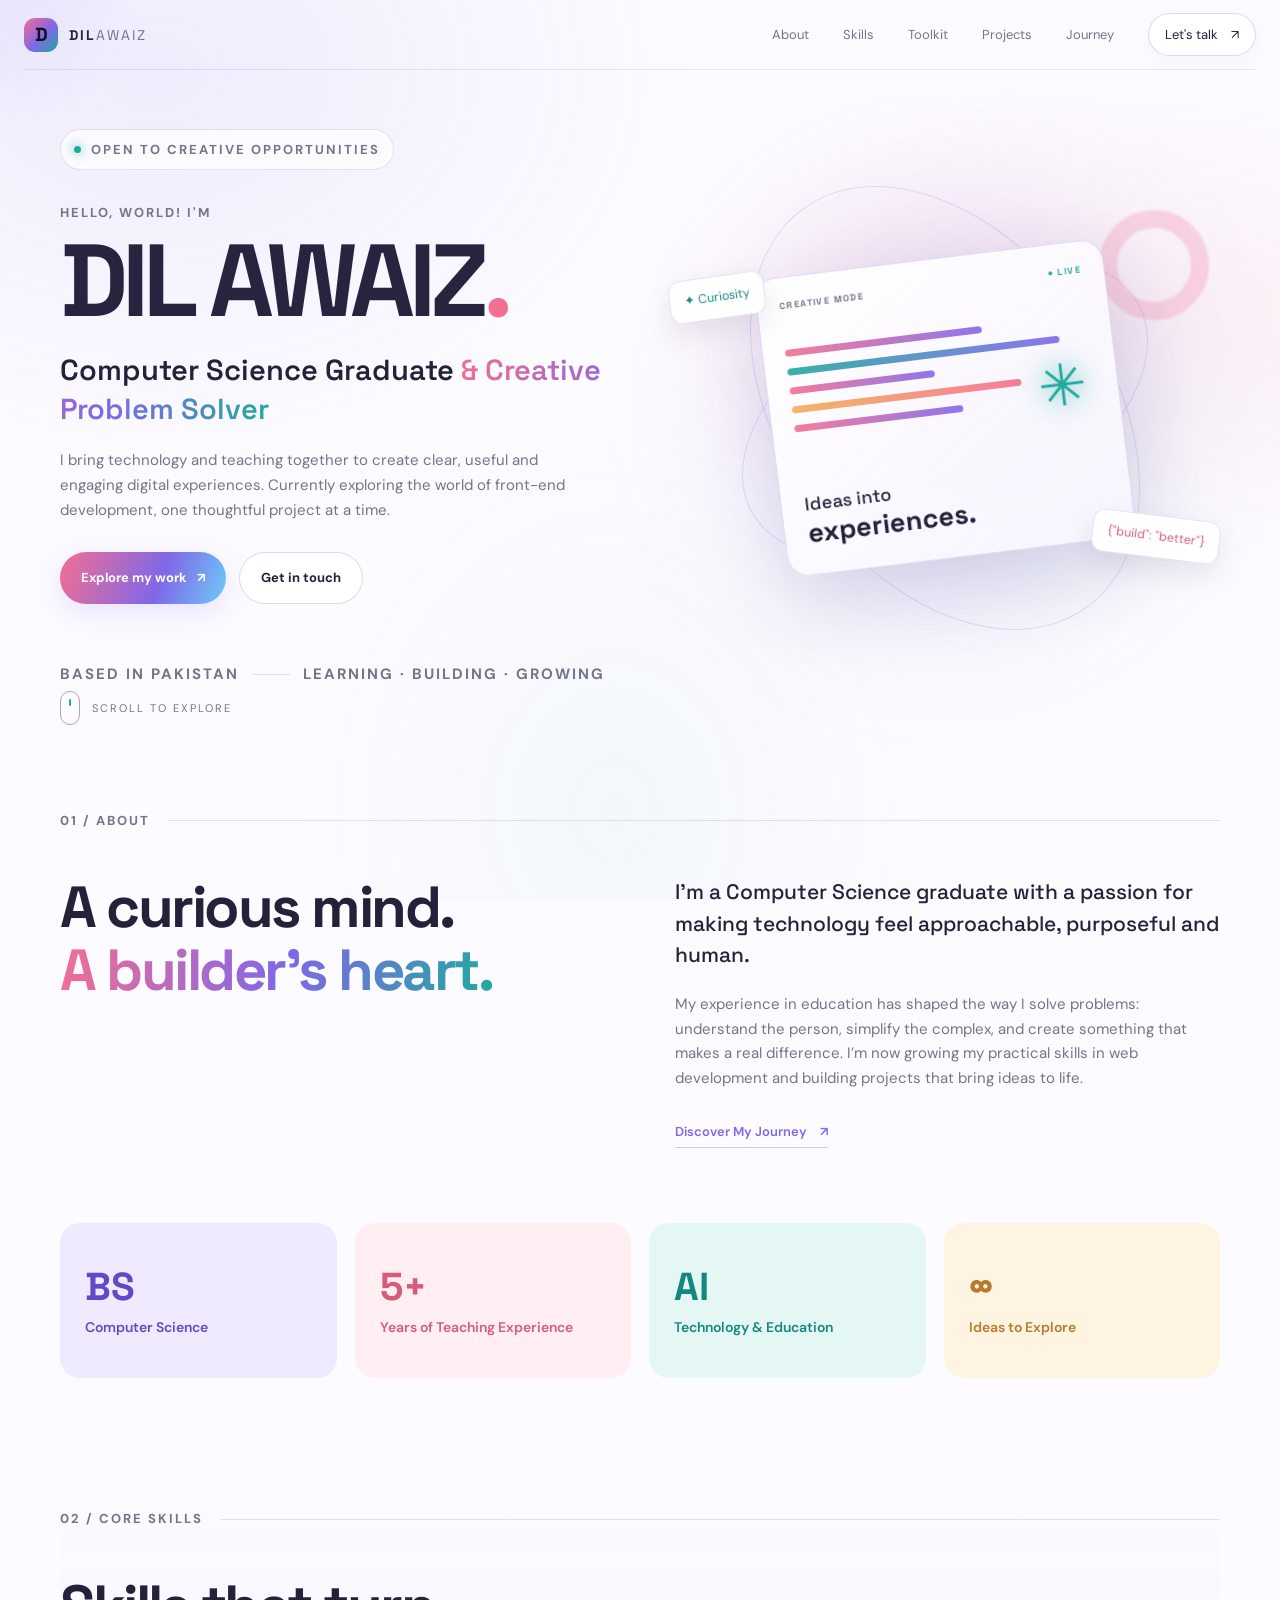
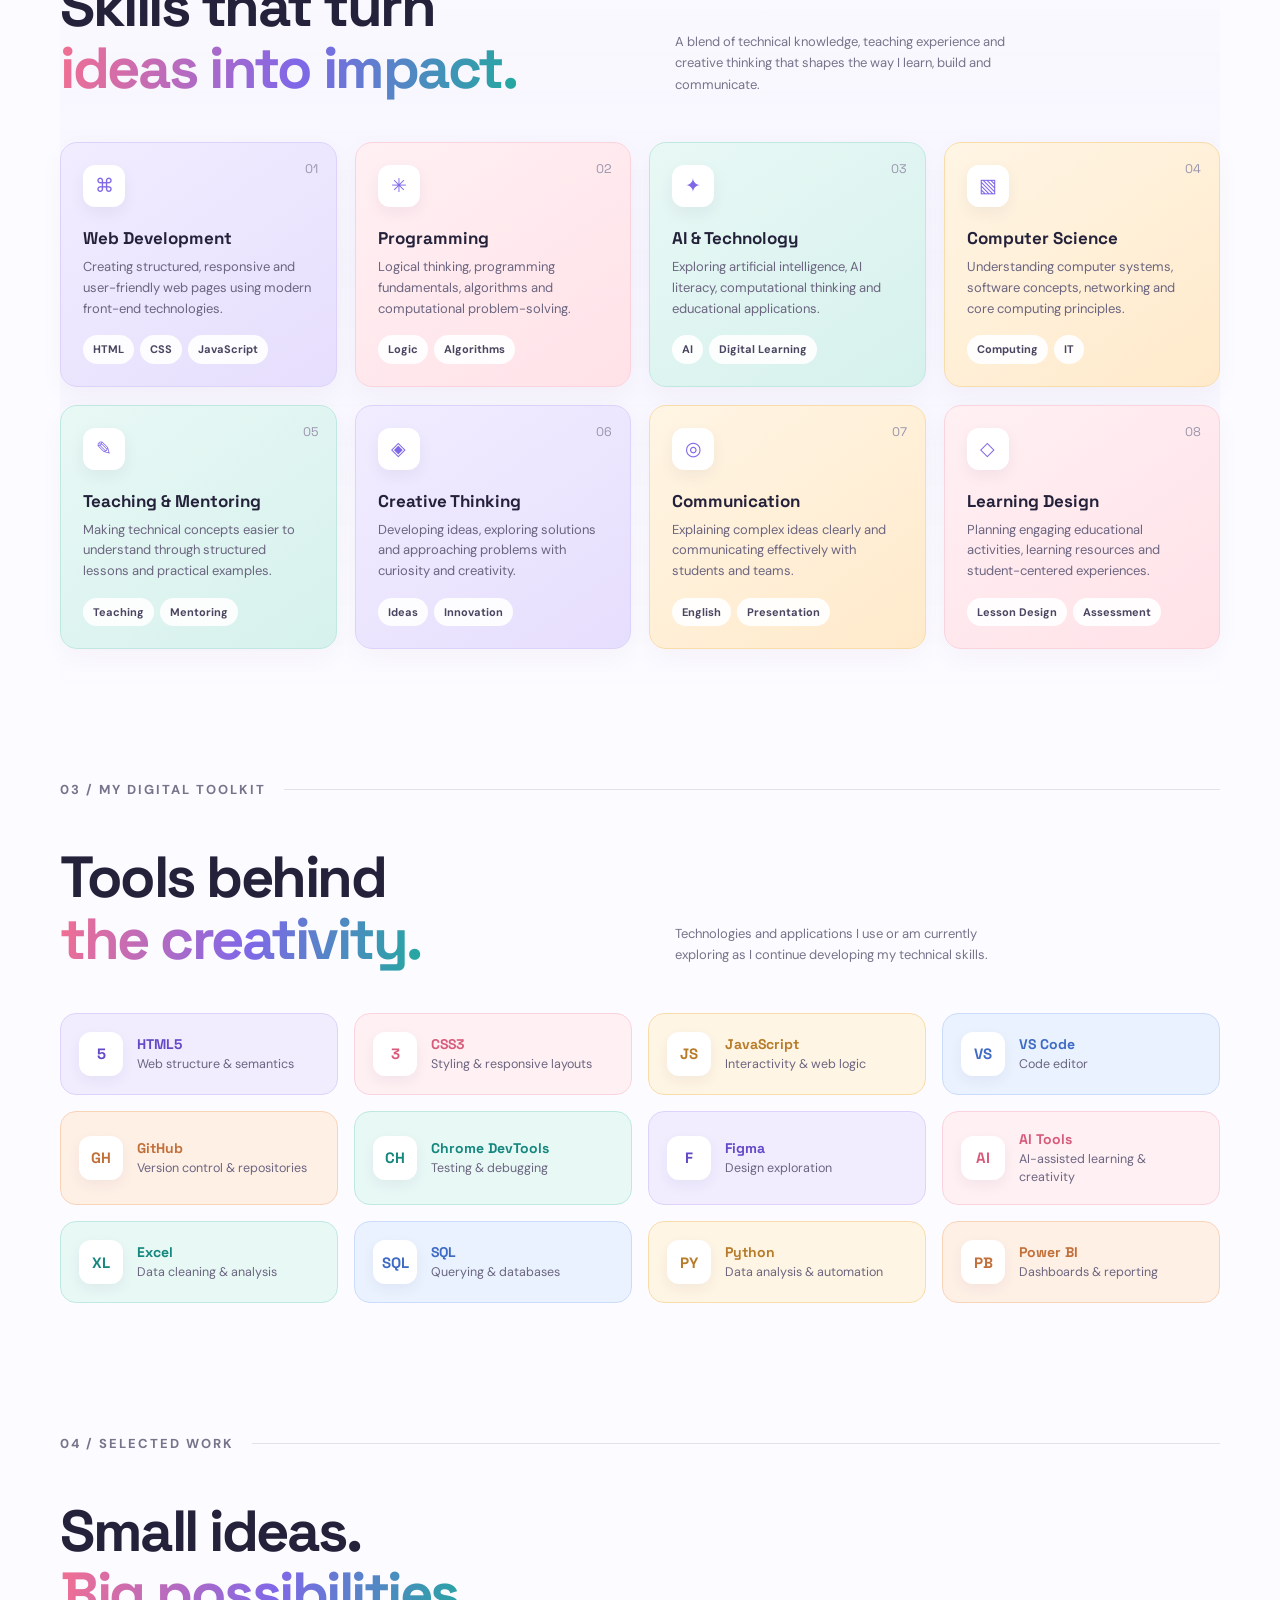
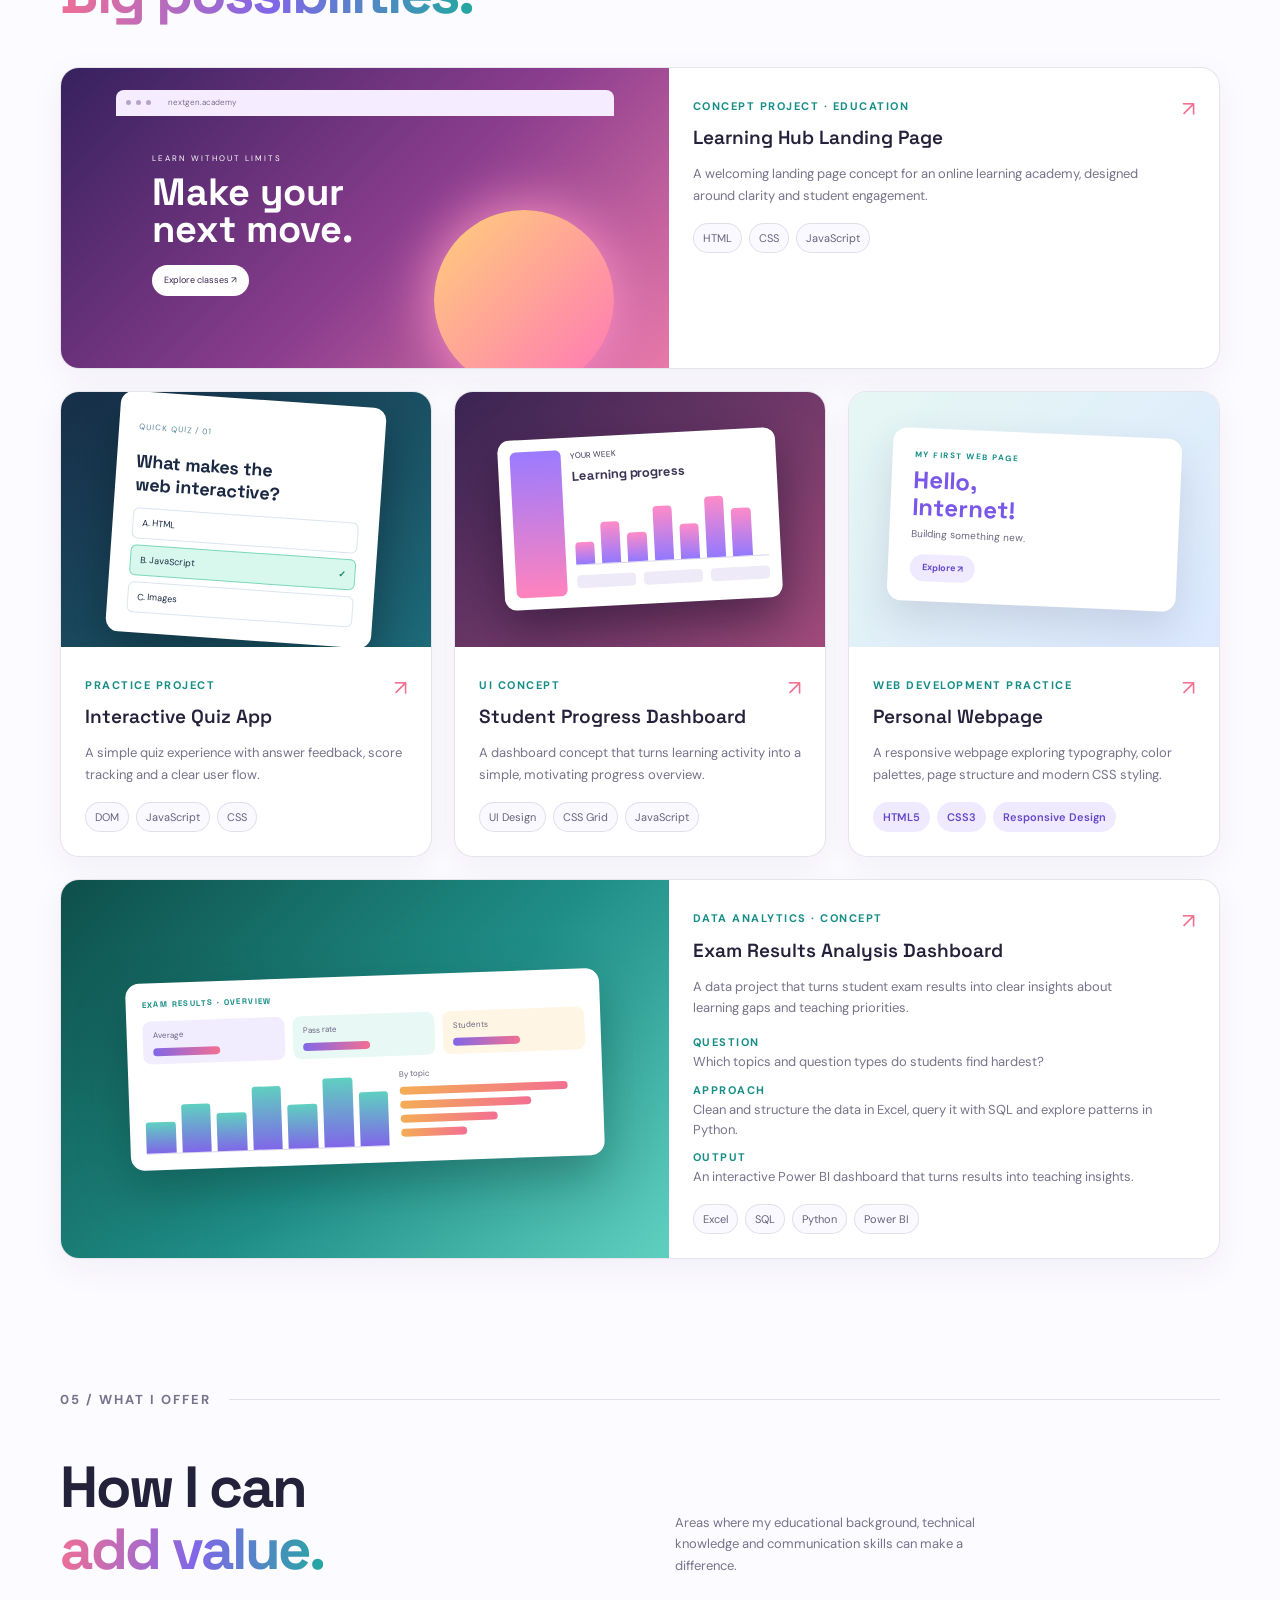
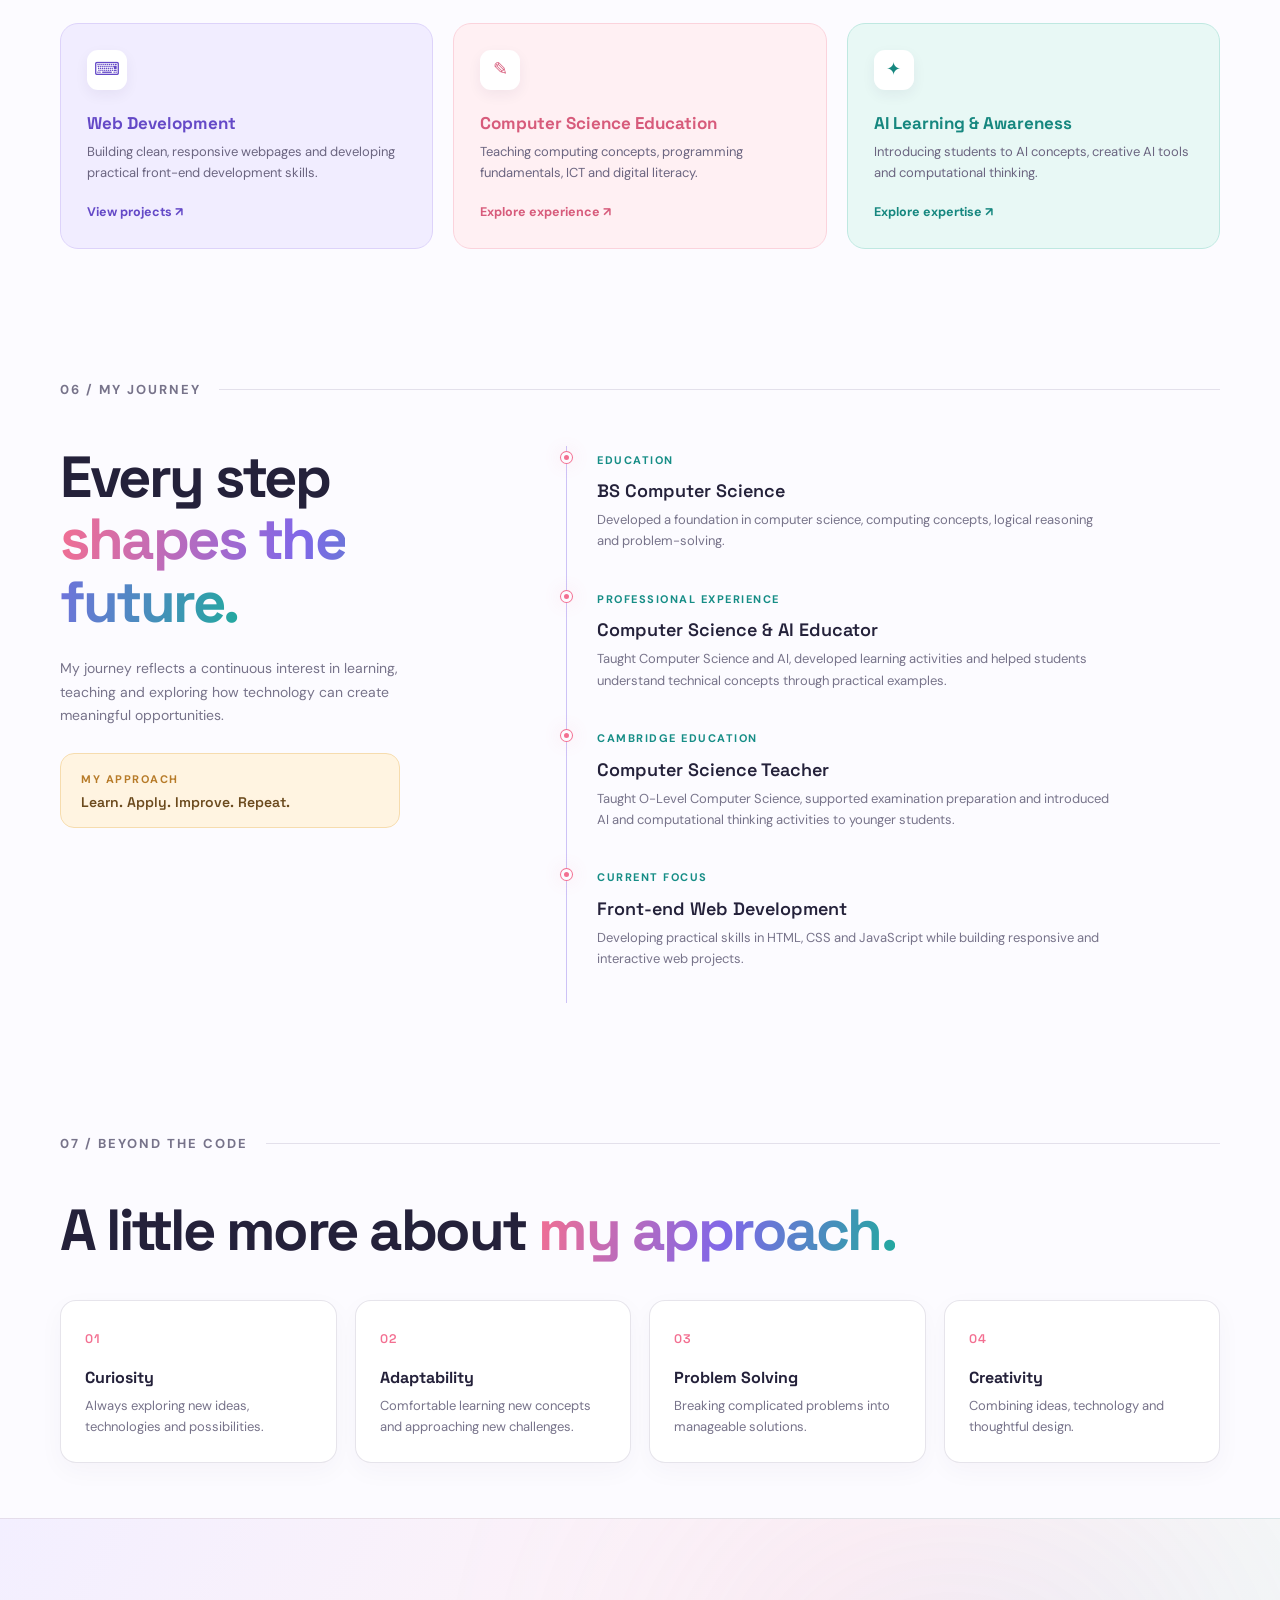
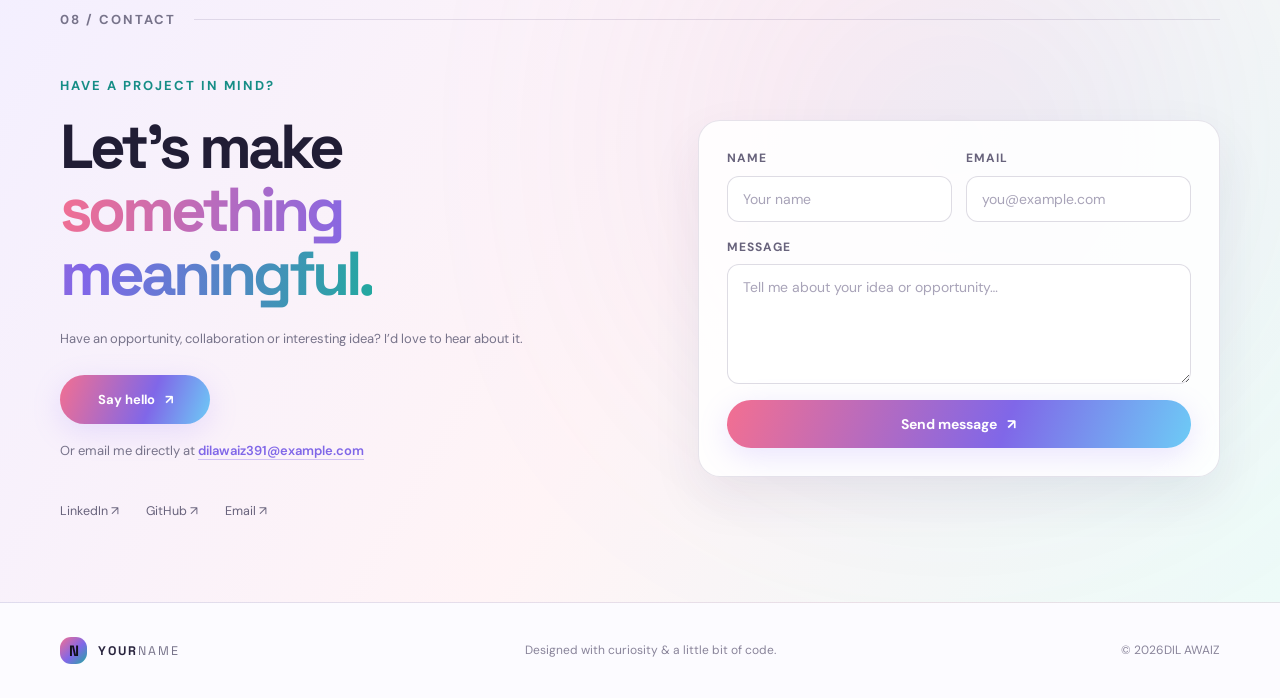
==== dilawaiz-main/index.html @ bfcb04ac "Update portfolio website" ====
<!DOCTYPE html>
<html lang="en">
<head>
  <meta charset="UTF-8" />
  <meta name="viewport" content="width=device-width, initial-scale=1.0" />
  <meta name="description" content="Personal portfolio of a Computer Science graduate, educator and aspiring web developer." />
  <meta name="theme-color" content="#fcfbff" />
  <link rel="icon" type="image/svg+xml" href="favicon.svg" />

  <!-- Social preview (Open Graph / Twitter). After deploying, change og-image.png to the full URL, e.g. https://yourname.github.io/og-image.png -->
  <meta property="og:type" content="website" />
  <meta property="og:site_name" content="DIL AWAIZ" />
  <meta property="og:title" content="DIL AWAIZ — Creative Developer &amp; Educator" />
  <meta property="og:description" content="Computer Science graduate, educator and aspiring web developer building clear, useful and engaging digital experiences." />
  <meta property="og:image" content="og-image.png" />
  <meta property="og:image:alt" content="DIL AWAIZ — Creative Developer and Educator" />
  <meta name="twitter:card" content="summary_large_image" />
  <meta name="twitter:title" content="DIL AWAIZ — Creative Developer &amp; Educator" />
  <meta name="twitter:description" content="Computer Science graduate, educator and aspiring web developer building clear, useful and engaging digital experiences." />
  <meta name="twitter:image" content="og-image.png" />
  <title>DIL AWAIZ — Creative Developer & Educator</title>
  <link rel="preconnect" href="https://fonts.googleapis.com">
  <link rel="preconnect" href="https://fonts.gstatic.com" crossorigin>
  <link href="https://fonts.googleapis.com/css2?family=DM+Sans:wght@400;500;600;700&family=Space+Grotesk:wght@400;500;600;700&display=swap" rel="stylesheet">
  <link rel="stylesheet" href="style.css" />
</head>
<body>
  <div class="cursor-glow" aria-hidden="true"></div>
  <header class="site-header">
    <a class="brand" href="#home" aria-label="Go to homepage"><span class="brand-mark">D</span><span>DIL<span class="brand-muted">AWAIZ</span></span></a>
    <button class="menu-toggle" aria-label="Toggle navigation" aria-expanded="false"><span></span><span></span></button>
    <nav class="nav" aria-label="Main navigation">
      <a href="#about">About</a><a href="#skills">Skills</a><a href="#toolkit">Toolkit</a><a href="#work">Projects</a><a href="#journey">Journey</a><a href="#contact" class="nav-cta">Let's talk <span>↗</span></a>
    </nav>
  </header>

  <main>
    <section class="hero section-shell" id="home">
      <div class="hero-copy">
        <div class="eyebrow"><span class="status-dot"></span> OPEN TO CREATIVE OPPORTUNITIES</div>
        <p class="hero-kicker">HELLO, WORLD! I'M</p>
        <h1>DIL AWAIZ<span class="gradient-dot">.</span></h1>
        <h2>Computer Science Graduate <span class="gradient-text"> &amp; Creative Problem Solver</span></h2>
        <p class="hero-description">I bring technology and teaching together to create clear, useful and engaging digital experiences. Currently exploring the world of front-end development, one thoughtful project at a time.</p>
        <div class="hero-actions">
          <a class="button button-primary" href="#work">Explore my work <span>↗</span></a>
          <a class="button button-ghost" href="#contact">Get in touch</a>
        </div>
        <div class="hero-meta"><span>BASED IN PAKISTAN</span><span class="meta-line"></span><span>LEARNING · BUILDING · GROWING</span></div>
      </div>
      <div class="hero-art" aria-label="Decorative abstract gradient artwork">
        <div class="art-orbit orbit-one"></div><div class="art-orbit orbit-two"></div>
        <div class="art-glow"></div>
        <div class="art-card">
          <div class="art-card-top"><span>CREATIVE MODE</span><span class="live-indicator">● LIVE</span></div>
          <div class="code-lines"><i></i><i></i><i></i><i></i><i></i></div>
          <div class="art-spark">✳</div>
          <div class="art-caption"><span>Ideas into</span><strong>experiences.</strong></div>
        </div>
        <span class="floating-tag tag-one">✦ Curiosity</span><span class="floating-tag tag-two">{"build": "better"}</span>
        <div class="art-ring"></div>
      </div>
      <a class="scroll-cue" href="#about"><span></span> SCROLL TO EXPLORE</a>
    </section>

    <!-- 01 / ABOUT -->
    <section class="section-shell intro-section" id="about">
      <div class="section-label"><span>01 / ABOUT</span><span class="label-line"></span></div>
      <div class="intro-grid">
        <h2 class="section-heading">A curious mind.<br><span class="gradient-text">A builder's heart.</span></h2>
        <div class="intro-text"><p class="large-copy">I’m a Computer Science graduate with a passion for making technology feel approachable, purposeful and human.</p><p>My experience in education has shaped the way I solve problems: understand the person, simplify the complex, and create something that makes a real difference. I’m now growing my practical skills in web development and building projects that bring ideas to life.</p><a class="text-link" href="#journey">Discover My Journey <span>↗</span></a></div>
      </div>
      <div class="stats-row">
        <div class="stat-card stat-lavender">
          <strong>BS</strong>
          <span>Computer Science</span>
        </div>

        <div class="stat-card stat-coral">
          <strong>5+</strong>
          <span>Years of Teaching Experience</span>
        </div>

        <div class="stat-card stat-teal">
          <strong>AI</strong>
          <span>Technology & Education</span>
        </div>

        <div class="stat-card stat-gold">
          <strong>∞</strong>
          <span>Ideas to Explore</span>
        </div>
      </div>
    </section>

    <!-- 02 / CORE SKILLS -->
    <section class="section-shell skills-section" id="skills">
      <div class="section-label"><span>02 / CORE SKILLS</span><span class="label-line"></span></div>
      <div class="section-title-row"><h2 class="section-heading">Skills that turn<br><span class="gradient-text">ideas into impact.</span></h2><p class="section-aside">A blend of technical knowledge, teaching experience and creative thinking that shapes the way I learn, build and communicate.</p></div>
      <div class="skill-grid">
        <article class="skill-card tone-lavender"><span class="skill-icon">⌘</span><h3>Web Development</h3><p>Creating structured, responsive and user-friendly web pages using modern front-end technologies.</p><div class="skill-tags"><span>HTML</span><span>CSS</span><span>JavaScript</span></div><span class="skill-number">01</span></article>
        <article class="skill-card tone-pink"><span class="skill-icon">✳</span><h3>Programming</h3><p>Logical thinking, programming fundamentals, algorithms and computational problem-solving.</p><div class="skill-tags"><span>Logic</span><span>Algorithms</span></div><span class="skill-number">02</span></article>
        <article class="skill-card tone-teal"><span class="skill-icon">✦</span><h3>AI &amp; Technology</h3><p>Exploring artificial intelligence, AI literacy, computational thinking and educational applications.</p><div class="skill-tags"><span>AI</span><span>Digital Learning</span></div><span class="skill-number">03</span></article>
        <article class="skill-card tone-gold"><span class="skill-icon">▧</span><h3>Computer Science</h3><p>Understanding computer systems, software concepts, networking and core computing principles.</p><div class="skill-tags"><span>Computing</span><span>IT</span></div><span class="skill-number">04</span></article>
        <article class="skill-card tone-teal"><span class="skill-icon">✎</span><h3>Teaching &amp; Mentoring</h3><p>Making technical concepts easier to understand through structured lessons and practical examples.</p><div class="skill-tags"><span>Teaching</span><span>Mentoring</span></div><span class="skill-number">05</span></article>
        <article class="skill-card tone-lavender"><span class="skill-icon">◈</span><h3>Creative Thinking</h3><p>Developing ideas, exploring solutions and approaching problems with curiosity and creativity.</p><div class="skill-tags"><span>Ideas</span><span>Innovation</span></div><span class="skill-number">06</span></article>
        <article class="skill-card tone-gold"><span class="skill-icon">◎</span><h3>Communication</h3><p>Explaining complex ideas clearly and communicating effectively with students and teams.</p><div class="skill-tags"><span>English</span><span>Presentation</span></div><span class="skill-number">07</span></article>
        <article class="skill-card tone-pink"><span class="skill-icon">◇</span><h3>Learning Design</h3><p>Planning engaging educational activities, learning resources and student-centered experiences.</p><div class="skill-tags"><span>Lesson Design</span><span>Assessment</span></div><span class="skill-number">08</span></article>
      </div>
    </section>

    <!-- 03 / MY DIGITAL TOOLKIT -->
    <section class="section-shell toolkit-section" id="toolkit">
      <div class="section-label"><span>03 / MY DIGITAL TOOLKIT</span><span class="label-line"></span></div>
      <div class="section-title-row"><h2 class="section-heading">Tools behind<br><span class="gradient-text">the creativity.</span></h2><p class="section-aside">Technologies and applications I use or am currently exploring as I continue developing my technical skills.</p></div>
      <div class="tool-grid">
        <article class="tool-card tone-lavender"><span class="tool-badge">5</span><div><h3>HTML5</h3><p>Web structure &amp; semantics</p></div></article>
        <article class="tool-card tone-pink"><span class="tool-badge">3</span><div><h3>CSS3</h3><p>Styling &amp; responsive layouts</p></div></article>
        <article class="tool-card tone-gold"><span class="tool-badge">JS</span><div><h3>JavaScript</h3><p>Interactivity &amp; web logic</p></div></article>
        <article class="tool-card tone-blue"><span class="tool-badge">VS</span><div><h3>VS Code</h3><p>Code editor</p></div></article>
        <article class="tool-card tone-peach"><span class="tool-badge">GH</span><div><h3>GitHub</h3><p>Version control &amp; repositories</p></div></article>
        <article class="tool-card tone-teal"><span class="tool-badge">CH</span><div><h3>Chrome DevTools</h3><p>Testing &amp; debugging</p></div></article>
        <article class="tool-card tone-lavender"><span class="tool-badge">F</span><div><h3>Figma</h3><p>Design exploration</p></div></article>
        <article class="tool-card tone-pink"><span class="tool-badge">AI</span><div><h3>AI Tools</h3><p>AI-assisted learning &amp; creativity</p></div></article>
        <article class="tool-card tone-teal"><span class="tool-badge">XL</span><div><h3>Excel</h3><p>Data cleaning &amp; analysis</p></div></article>
        <article class="tool-card tone-blue"><span class="tool-badge">SQL</span><div><h3>SQL</h3><p>Querying &amp; databases</p></div></article>
        <article class="tool-card tone-gold"><span class="tool-badge">PY</span><div><h3>Python</h3><p>Data analysis &amp; automation</p></div></article>
        <article class="tool-card tone-peach"><span class="tool-badge">PB</span><div><h3>Power BI</h3><p>Dashboards &amp; reporting</p></div></article>
      </div>
    </section>

    <!-- 04 / SELECTED WORK -->
    <section class="section-shell work-section" id="work">
      <div class="section-label"><span>04 / SELECTED WORK</span><span class="label-line"></span></div>
      <div class="section-title-row"><h2 class="section-heading">Small ideas.<br><span class="gradient-text">Big possibilities.</span></h2></div>
      <div class="project-grid">
        <article class="project-card project-featured">
          <div class="project-visual visual-one"><div class="browser-bar"><i></i><i></i><i></i><span>nextgen.academy</span></div><div class="mock-hero"><small>LEARN WITHOUT LIMITS</small><b>Make your<br>next move.</b><span class="mock-pill">Explore classes ↗</span></div><div class="mock-orb"></div></div>
          <div class="project-info"><div><span class="project-type">CONCEPT PROJECT · EDUCATION</span><h3>Learning Hub Landing Page</h3></div><span class="project-arrow">↗</span><p>A welcoming landing page concept for an online learning academy, designed around clarity and student engagement.</p><div class="project-tags"><span>HTML</span><span>CSS</span><span>JavaScript</span></div></div>
        </article>
        <article class="project-card">
          <div class="project-visual visual-two"><div class="quiz-window"><span>QUICK QUIZ / 01</span><strong>What makes the<br>web interactive?</strong><div class="quiz-option">A. HTML</div><div class="quiz-option active">B. JavaScript <b>✓</b></div><div class="quiz-option">C. Images</div></div></div>
          <div class="project-info"><div><span class="project-type">PRACTICE PROJECT</span><h3>Interactive Quiz App</h3></div><span class="project-arrow">↗</span><p>A simple quiz experience with answer feedback, score tracking and a clear user flow.</p><div class="project-tags"><span>DOM</span><span>JavaScript</span><span>CSS</span></div></div>
        </article>
        <article class="project-card">
          <div class="project-visual visual-three"><div class="dash-window"><div class="dash-side"></div><div class="dash-main"><span>YOUR WEEK</span><b>Learning progress</b><div class="dash-bars"><i></i><i></i><i></i><i></i><i></i><i></i><i></i></div><div class="dash-bottom"><i></i><i></i><i></i></div></div></div></div>
          <div class="project-info"><div><span class="project-type">UI CONCEPT</span><h3>Student Progress Dashboard</h3></div><span class="project-arrow">↗</span><p>A dashboard concept that turns learning activity into a simple, motivating progress overview.</p><div class="project-tags"><span>UI Design</span><span>CSS Grid</span><span>JavaScript</span></div></div>
        </article>
        <article class="project-card">
          <div class="project-visual visual-four"><div class="hello-window"><small>MY FIRST WEB PAGE</small><b>Hello,<br>Internet!</b><span class="hello-sub">Building something new.</span><span class="hello-pill">Explore ↗</span></div></div>
          <div class="project-info"><div><span class="project-type">WEB DEVELOPMENT PRACTICE</span><h3>Personal Webpage</h3></div><span class="project-arrow">↗</span><p>A responsive webpage exploring typography, color palettes, page structure and modern CSS styling.</p><div class="project-tags tags-lavender"><span>HTML5</span><span>CSS3</span><span>Responsive Design</span></div></div>
        </article>
        <article class="project-card project-featured">
          <div class="project-visual visual-five">
            <div class="data-window" aria-hidden="true">
              <span class="data-title">EXAM RESULTS · OVERVIEW</span>
              <div class="data-kpis"><div><small>Average</small><i></i></div><div><small>Pass rate</small><i></i></div><div><small>Students</small><i></i></div></div>
              <div class="data-charts">
                <div class="data-bars"><i></i><i></i><i></i><i></i><i></i><i></i><i></i></div>
                <div class="data-hbars"><small>By topic</small><i></i><i></i><i></i><i></i></div>
              </div>
            </div>
          </div>
          <div class="project-info"><div><span class="project-type">DATA ANALYTICS · CONCEPT</span><h3>Exam Results Analysis Dashboard</h3></div><span class="project-arrow">↗</span><p>A data project that turns student exam results into clear insights about learning gaps and teaching priorities.</p>
            <ul class="project-brief">
              <li><strong>QUESTION</strong>Which topics and question types do students find hardest?</li>
              <li><strong>APPROACH</strong>Clean and structure the data in Excel, query it with SQL and explore patterns in Python.</li>
              <li><strong>OUTPUT</strong>An interactive Power BI dashboard that turns results into teaching insights.</li>
            </ul>
            <div class="project-tags"><span>Excel</span><span>SQL</span><span>Python</span><span>Power BI</span></div></div>
        </article>
      </div>
    </section>

    <!-- 05 / WHAT I OFFER -->
    <section class="section-shell value-section" id="value">
      <div class="section-label"><span>05 / WHAT I OFFER</span><span class="label-line"></span></div>
      <div class="section-title-row"><h2 class="section-heading">How I can<br><span class="gradient-text">add value.</span></h2><p class="section-aside">Areas where my educational background, technical knowledge and communication skills can make a difference.</p></div>
      <div class="value-grid">
        <article class="value-card tone-lavender"><span class="value-icon">⌨</span><h3>Web Development</h3><p>Building clean, responsive webpages and developing practical front-end development skills.</p><a class="value-link" href="#work">View projects ↗</a></article>
        <article class="value-card tone-pink"><span class="value-icon">✎</span><h3>Computer Science Education</h3><p>Teaching computing concepts, programming fundamentals, ICT and digital literacy.</p><a class="value-link" href="#journey">Explore experience ↗</a></article>
        <article class="value-card tone-teal"><span class="value-icon">✦</span><h3>AI Learning &amp; Awareness</h3><p>Introducing students to AI concepts, creative AI tools and computational thinking.</p><a class="value-link" href="#skills">Explore expertise ↗</a></article>
      </div>
    </section>

    <!-- 06 / MY JOURNEY -->
    <section class="section-shell journey-section" id="journey">
      <div class="section-label"><span>06 / MY JOURNEY</span><span class="label-line"></span></div>
      <div class="journey-grid">
        <div class="journey-intro">
          <h2 class="section-heading">Every step<br><span class="gradient-text">shapes the<br>future.</span></h2>
          <p>My journey reflects a continuous interest in learning, teaching and exploring how technology can create meaningful opportunities.</p>
          <div class="approach-note"><small>MY APPROACH</small><strong>Learn. Apply. Improve. Repeat.</strong></div>
        </div>
        <div class="timeline">
          <article class="timeline-item"><span class="timeline-dot"></span><small>EDUCATION</small><h3>BS Computer Science</h3><p>Developed a foundation in computer science, computing concepts, logical reasoning and problem-solving.</p></article>
          <article class="timeline-item"><span class="timeline-dot"></span><small>PROFESSIONAL EXPERIENCE</small><h3>Computer Science &amp; AI Educator</h3><p>Taught Computer Science and AI, developed learning activities and helped students understand technical concepts through practical examples.</p></article>
          <article class="timeline-item"><span class="timeline-dot"></span><small>CAMBRIDGE EDUCATION</small><h3>Computer Science Teacher</h3><p>Taught O-Level Computer Science, supported examination preparation and introduced AI and computational thinking activities to younger students.</p></article>
          <article class="timeline-item"><span class="timeline-dot"></span><small>CURRENT FOCUS</small><h3>Front-end Web Development</h3><p>Developing practical skills in HTML, CSS and JavaScript while building responsive and interactive web projects.</p></article>
        </div>
      </div>
    </section>

    <!-- 07 / BEYOND THE CODE -->
    <section class="section-shell approach-section" id="approach">
      <div class="section-label"><span>07 / BEYOND THE CODE</span><span class="label-line"></span></div>
      <h2 class="section-heading">A little more about <span class="gradient-text">my approach.</span></h2>
      <div class="approach-grid">
        <article class="approach-card"><span class="approach-num">01</span><h3>Curiosity</h3><p>Always exploring new ideas, technologies and possibilities.</p></article>
        <article class="approach-card"><span class="approach-num">02</span><h3>Adaptability</h3><p>Comfortable learning new concepts and approaching new challenges.</p></article>
        <article class="approach-card"><span class="approach-num">03</span><h3>Problem Solving</h3><p>Breaking complicated problems into manageable solutions.</p></article>
        <article class="approach-card"><span class="approach-num">04</span><h3>Creativity</h3><p>Combining ideas, technology and thoughtful design.</p></article>
      </div>
    </section>

    <!-- 08 / CONTACT -->
    <section class="contact-section" id="contact">
      <div class="contact-glow"></div><div class="section-shell contact-inner">
        <div class="section-label"><span>08 / CONTACT</span><span class="label-line"></span></div>
        <div class="contact-grid"><div class="contact-main">
        <p class="contact-kicker">HAVE A PROJECT IN MIND?</p><h2>Let's make<br><span class="gradient-text">something meaningful.</span></h2>
        <p class="contact-copy">Have an opportunity, collaboration or interesting idea? I’d love to hear about it.</p>
        <a class="button button-primary contact-button" href="mailto:your.email@example.com">Say hello <span>↗</span></a>
        <p class="contact-direct">Or email me directly at <a href="mailto:your.email@example.com">dilawaiz391@example.com</a></p>
        <div class="social-links"><a href="https://www.linkedin.com/" target="_blank" rel="noreferrer">LinkedIn ↗</a><a href="https://github.com/" target="_blank" rel="noreferrer">GitHub ↗</a><a href="mailto:your.email@example.com">Email ↗</a></div>
        </div>
        <form class="contact-form" id="contact-form" aria-label="Contact form">
          <div class="form-row">
            <label>Name<input type="text" name="name" placeholder="Your name" autocomplete="name" required></label>
            <label>Email<input type="email" name="email" placeholder="you@example.com" autocomplete="email" required></label>
          </div>
          <label>Message<textarea name="message" rows="5" placeholder="Tell me about your idea or opportunity…" required></textarea></label>
          <button class="button button-primary" type="submit">Send message <span>↗</span></button>
      </div>
      </div>
    </section>
  </main>
  <footer class="footer"><a class="brand" href="#home"><span class="brand-mark">N</span><span>YOUR<span class="brand-muted">NAME</span></span></a><span>Designed with curiosity &amp; a little bit of code.</span><span>© <span id="year"></span>DIL AWAIZ</span></footer>
  <button class="back-top" aria-label="Back to top">↑</button>
  <script src="script.js"></script>
</body>
</html>
---- dilawaiz-main/style.css ----
/* ===== DESIGN TOKENS ===== */
:root{--bg:#fbfaff;--surface:#ffffff;--surface2:#f3f0fb;--text:#211d35;--muted:#716d82;--line:rgba(42,32,75,.13);--pink:#ff7187;--purple:#7957e8;--cyan:#20b8ad;--orange:#ffb45f;--font:'DM Sans',sans-serif;--display:'Space Grotesk',sans-serif}
*{box-sizing:border-box}html{scroll-behavior:smooth;scroll-padding-top:90px}body{margin:0;background:var(--bg);color:var(--text);font-family:var(--font);line-height:1.65;overflow-x:hidden}body:before{content:"";position:fixed;inset:0;pointer-events:none;z-index:-1;background:radial-gradient(ellipse at 15% 10%,rgba(121,87,232,.10),transparent 35%),radial-gradient(ellipse at 90% 45%,rgba(255,113,135,.09),transparent 30%)}a{color:inherit;text-decoration:none}.section-shell{width:min(1160px,calc(100% - 48px));margin:auto}.site-header{height:70px;display:flex;align-items:center;justify-content:space-between;width:min(1240px,calc(100% - 48px));margin:auto;border-bottom:1px solid var(--line);position:relative;z-index:10}.brand{display:flex;align-items:center;gap:11px;font:700 14px var(--display);letter-spacing:2px}.brand-mark{display:grid;place-items:center;width:34px;height:34px;border-radius:11px;background:linear-gradient(135deg,var(--pink),var(--purple) 55%,var(--cyan));color:#11111b;font-size:19px;letter-spacing:0}.brand-muted{color:var(--muted);font-weight:400}.nav{display:flex;align-items:center;gap:34px;font-size:13px;color:var(--muted)}.nav a{transition:color .2s}.nav a:hover,.social-links a:hover{color:var(--cyan)}.nav .nav-cta{color:var(--text);border:1px solid var(--line);padding:10px 16px;border-radius:30px}.nav-cta span,.button span{margin-left:10px}.menu-toggle{display:none;background:none;border:0;color:white}
.hero{min-height:690px;display:grid;grid-template-columns:1.05fr .95fr;align-items:center;position:relative;padding-top:55px;padding-bottom:70px}.eyebrow,.hero-kicker,.section-label,.hero-meta,.contact-kicker{font-size:13px;letter-spacing:2px;font-weight:700;color:var(--muted)}.eyebrow{display:inline-flex;align-items:center;gap:10px;padding:9px 13px;border:1px solid var(--line);border-radius:30px;margin-bottom:32px}.status-dot,.live-indicator{color:var(--cyan)}.status-dot{width:7px;height:7px;background:var(--cyan);border-radius:50%;box-shadow:0 0 12px var(--cyan)}.hero-kicker{margin:0 0 8px}.hero h1{font:700 clamp(58px,8vw,104px)/.98 var(--display);letter-spacing:-6px;margin:0 0 18px}.gradient-dot{color:var(--pink)}.gradient-text{background:linear-gradient(100deg,var(--pink),var(--purple) 52%,var(--cyan));-webkit-background-clip:text;background-clip:text;color:transparent}.hero h2{font:600 clamp(20px,2.6vw,29px)/1.35 var(--display);max-width:580px;margin:0 0 20px}.hero-description{color:var(--muted);max-width:520px;font-size:15px}.hero-actions{display:flex;gap:13px;margin-top:30px}.button{display:inline-flex;align-items:center;justify-content:center;padding:14px 21px;border-radius:30px;font-size:13px;font-weight:700;transition:transform .25s,box-shadow .25s}.button:hover{transform:translateY(-4px)}.button-primary{background:linear-gradient(110deg,var(--pink),var(--purple) 60%,#6dcbf6);color:#ffffff;box-shadow:0 8px 30px rgba(155,123,255,.2)}.button-primary:hover{box-shadow:0 12px 36px rgba(255,106,198,.3)}.button-ghost{border:1px solid var(--line);color:var(--text)}.hero-meta{display:flex;align-items:center;gap:13px;margin-top:58px;font-size:15px}.meta-line{width:38px;height:1px;background:var(--line)}.hero-art{height:470px;position:relative;display:grid;place-items:center}.art-glow{position:absolute;width:340px;height:340px;background:linear-gradient(135deg,var(--pink),var(--purple),var(--cyan));filter:blur(90px);opacity:.27;border-radius:50%}.art-card{width:min(350px,80%);height:300px;position:relative;z-index:2;padding:22px;border:1px solid rgba(255,255,255,.23);border-radius:22px;background:linear-gradient(145deg,rgba(255,255,255,.94),rgba(255,255,255,.70));backdrop-filter:blur(18px);box-shadow:0 25px 90px rgba(71,55,115,.16);transform:rotate(-7deg)}.art-card-top{display:flex;justify-content:space-between;font:700 9px var(--display);letter-spacing:1.4px;color:var(--muted)}.code-lines{margin-top:38px;display:grid;gap:12px}.code-lines i{height:7px;border-radius:8px;background:linear-gradient(90deg,var(--pink),var(--purple));opacity:.8}.code-lines i:nth-child(1){width:65%}.code-lines i:nth-child(2){width:90%;background:linear-gradient(90deg,var(--cyan),var(--purple))}.code-lines i:nth-child(3){width:48%}.code-lines i:nth-child(4){width:76%;background:linear-gradient(90deg,var(--orange),var(--pink))}.code-lines i:nth-child(5){width:56%}.art-spark{position:absolute;right:30px;top:94px;font-size:58px;color:var(--cyan);text-shadow:0 0 30px var(--cyan)}.art-caption{position:absolute;bottom:24px;left:23px;display:grid;font:500 18px var(--display)}.art-caption strong{font-size:27px}.art-orbit{position:absolute;border:1px solid rgba(255,255,255,.13);border-radius:50%;transform:rotate(-28deg)}.orbit-one{width:440px;height:250px}.orbit-two{width:490px;height:330px;transform:rotate(55deg)}.art-ring{position:absolute;width:110px;height:110px;border:18px solid rgba(255,106,198,.22);border-radius:50%;right:2%;top:8%;filter:blur(1px)}.floating-tag{position:absolute;z-index:3;padding:10px 14px;border:1px solid var(--line);border-radius:12px;background:rgba(255,255,255,.94);box-shadow:0 12px 30px #0004;font-size:12.5px}.tag-one{left:0;top:22%;color:var(--cyan);transform:rotate(-8deg)}.tag-two{right:0;bottom:18%;color:var(--pink);transform:rotate(7deg)}.scroll-cue{position:absolute;bottom:35px;left:0;display:flex;align-items:center;gap:12px;font-size:11px;letter-spacing:2px;color:var(--muted)}.scroll-cue span{height:34px;width:20px;border:1px solid #77738b;border-radius:20px;position:relative}.scroll-cue span:after{content:"";position:absolute;top:7px;left:8px;width:2px;height:7px;background:var(--cyan);border-radius:4px;animation:scroll 1.5s infinite}@keyframes scroll{to{transform:translateY(10px);opacity:0}}
.intro-section,.skills-section,.work-section,.journey-section{padding-top:75px;padding-bottom:55px}.intro-section{padding-top:50px}.section-label{display:flex;align-items:center;gap:18px;margin-bottom:45px}.label-line{height:1px;background:var(--line);flex:1}.intro-grid,.section-title-row,.journey-grid{display:grid;grid-template-columns:1fr 1fr;gap:70px}.section-heading{font:700 clamp(36px,5vw,58px)/1.08 var(--display);letter-spacing:-2.5px;margin:0}.intro-text p{color:var(--muted);font-size:15px}.intro-text .large-copy{font:500 21px/1.5 var(--display);color:var(--text);margin-top:0}.text-link{display:inline-block;margin-top:15px;font-size:13px;color:var(--cyan);border-bottom:1px solid #62e6e055;padding-bottom:5px}.text-link span{margin-left:10px}.stats-row{ display: grid;grid-template-columns: repeat(4, 1fr);gap: 18px;margin-top: 75px;}.stat-card {
  min-height: 155px;
  padding: 25px;

  display: flex;
  flex-direction: column;
  justify-content: center;
  gap: 5px;

  border-radius: 20px;
  transition: .3s;
}

.stat-card:hover {
  transform: translateY(-7px);
}

.stat-card strong {
  font: 700 39px var(--display);
}

.stat-card span {
  font-size: 14px;
  font-weight: 600;
}

.stat-lavender {
  background: var(--purple-light);
  color: #6449c7;
}

.stat-coral {
  background: var(--pink-light);
  color: #d75b7b;
}

.stat-teal {
  background: var(--teal-light);
  color: #16877f;
}

.stat-gold {
  background: var(--gold-light);
  color: #b77b29;
}

.skills-section{background:linear-gradient(180deg,transparent,rgba(121,87,232,.045),transparent)}.section-title-row{align-items:end;margin-bottom:42px}.section-aside{max-width:340px;color:var(--muted);font-size:13px;margin:0 0 5px}.skill-grid{display:grid;grid-template-columns:repeat(4,1fr);gap:14px}.skill-card{position:relative;min-height:190px;padding:23px;border:1px solid var(--line);border-radius:17px;background:linear-gradient(145deg,#ffffff,#f8f6ff);transition:transform .25s,border-color .25s}.skill-card:hover{transform:translateY(-7px);border-color:#9b7bff88}.skill-icon{font-size:25px;color:var(--cyan)}.skill-card h3{font:600 17px var(--display);margin:23px 0 5px}.skill-card p{font-size:12.5px;color:var(--muted);max-width:190px}.skill-number{position:absolute;right:18px;top:18px;color:#8a849b;font:12.5px var(--display)}
.project-grid{display:grid;grid-template-columns:repeat(3,1fr);gap:22px}.project-card{border:1px solid var(--line);border-radius:19px;overflow:hidden;background:#ffffff;transition:transform .3s,border-color .3s}.project-card:hover{transform:translateY(-6px);border-color:#ff6ac688}.project-featured{grid-column:span 3;display:grid;grid-template-columns:1.05fr .95fr}.project-visual{height:255px;position:relative;overflow:hidden;display:grid;place-items:center}.project-featured .project-visual{height:100%;min-height:300px}.visual-one{background:linear-gradient(135deg,#36215e,#8b3d8e 55%,#e879a9)}.browser-bar{position:absolute;top:22px;left:9%;right:9%;height:26px;border-radius:8px 8px 0 0;background:#f5edff;display:flex;align-items:center;gap:5px;padding:0 10px}.browser-bar i{width:5px;height:5px;border-radius:50%;background:#b5a5c8}.browser-bar span{font-size:8px;color:#786d8c;margin-left:12px}.mock-hero{position:absolute;left:15%;top:28%;color:white;display:grid;gap:9px}.mock-hero small{font-size:8px;letter-spacing:2px}.mock-hero b{font:700 38px/.98 var(--display)}.mock-pill{background:white;color:#382451;border-radius:20px;padding:8px 12px;font-size:9px;width:max-content;margin-top:8px}.mock-orb{position:absolute;width:180px;height:180px;border-radius:50%;background:linear-gradient(135deg,#ffcf7a,#ff76b7);right:9%;bottom:-22px;box-shadow:0 0 55px #ff94c8}.project-info{padding:24px;position:relative}.project-type{font-size:11px;letter-spacing:1.5px;color:var(--cyan);font-weight:700}.project-info h3{font:600 19px var(--display);margin:7px 0}.project-info p{font-size:13px;color:var(--muted);max-width:460px}.project-arrow{position:absolute;right:24px;top:24px;font-size:21px;color:var(--pink)}.project-tags{display:flex;gap:7px;flex-wrap:wrap;margin-top:17px}.project-tags span{font-size:11px;padding:5px 9px;border:1px solid var(--line);border-radius:20px;color:var(--muted)}.visual-two{background:linear-gradient(140deg,#182e48,#1d6b7a)}.quiz-window{width:72%;padding:20px;border-radius:13px;background:#ffffff;color:#1a2841;box-shadow:0 20px 50px #06131b77;transform:rotate(4deg)}.quiz-window>span{font-size:8px;color:#618a9b;letter-spacing:1px}.quiz-window strong{display:block;font:700 18px var(--display);margin:12px 0}.quiz-option{font-size:9px;padding:7px 9px;border:1px solid #dce4ee;border-radius:6px;margin-top:6px}.quiz-option.active{background:#d8f8ed;border-color:#7bd7b8}.quiz-option b{float:right;color:#168b68}.visual-three{background:linear-gradient(140deg,#392452,#a14b7c)}.dash-window{width:75%;height:170px;background:#ffffff;border-radius:12px;display:flex;padding:12px;gap:10px;transform:rotate(-3deg);box-shadow:0 20px 50px #170c2788}.dash-side{width:20%;background:linear-gradient(#9b7bff,#ff83bd);border-radius:6px}.dash-main{flex:1;color:#3b3452;font-size:8px}.dash-main b{display:block;font:700 13px var(--display);margin:5px 0 16px}.dash-bars{height:65px;display:flex;align-items:end;gap:7px;border-bottom:1px solid #ddd6ed}.dash-bars i{width:10%;border-radius:4px 4px 0 0;background:linear-gradient(#ff8bc8,#9279ff)}.dash-bars i:nth-child(1){height:35%}.dash-bars i:nth-child(2){height:65%}.dash-bars i:nth-child(3){height:45%}.dash-bars i:nth-child(4){height:85%}.dash-bars i:nth-child(5){height:55%}.dash-bars i:nth-child(6){height:95%}.dash-bars i:nth-child(7){height:75%}.dash-bottom{display:flex;gap:8px;margin-top:10px}.dash-bottom i{height:13px;background:#eeeaf7;border-radius:4px;flex:1}.project-note{font-size:12px;color:#8a849b;margin-top:20px}
.journey-grid{grid-template-columns:.8fr 1.2fr}.timeline{border-left:1px solid #51436d;padding-left:30px}.timeline-item{position:relative;padding-bottom:33px}.timeline-dot{position:absolute;left:-36px;top:6px;width:11px;height:11px;background:var(--pink);border:3px solid var(--bg);box-shadow:0 0 0 1px var(--pink);border-radius:50%}.timeline-item small{font-size:11px;letter-spacing:1.5px;color:var(--cyan);font-weight:700}.timeline-item h3{font:600 18px var(--display);margin:7px 0}.timeline-item p{font-size:13px;color:var(--muted);max-width:480px;margin:0}
.contact-section{position:relative;overflow:hidden;background:linear-gradient(135deg,#f4efff,#fff1f3 58%,#e9fbf8);border-top:1px solid var(--line);border-bottom:1px solid var(--line)}.contact-inner{position:relative;padding-top:90px;padding-bottom:80px}.contact-glow{position:absolute;width:450px;height:450px;border-radius:50%;right:8%;top:0;background:linear-gradient(135deg,var(--pink),var(--purple),var(--cyan));filter:blur(150px);opacity:.16}.contact-kicker{margin:0 0 18px;color:var(--cyan)}.contact-inner h2{font:700 clamp(43px,7vw,78px)/1.03 var(--display);letter-spacing:-4px;margin:0}.contact-copy{color:var(--muted);font-size:13px;margin:22px 0 25px}.contact-button{min-width:150px}.social-links{display:flex;gap:27px;margin-top:65px;font-size:12.5px;color:var(--muted)}.footer{width:min(1160px,calc(100% - 48px));min-height:95px;margin:auto;display:flex;align-items:center;justify-content:space-between;gap:20px;color:#8a849b;font-size:12px}.footer .brand{color:var(--text);font-size:12.5px}.footer .brand-mark{width:27px;height:27px;font-size:15px}.back-top{position:fixed;right:24px;bottom:24px;width:42px;height:42px;border:1px solid var(--line);border-radius:50%;background:#ffffff;color:#211d35;font-size:18px;opacity:0;pointer-events:none;transform:translateY(10px);transition:.25s;cursor:pointer}.back-top.visible{opacity:1;pointer-events:auto;transform:translateY(0)}.cursor-glow{position:fixed;pointer-events:none;z-index:0;width:280px;height:280px;border-radius:50%;background:radial-gradient(circle,rgba(121,87,232,.09),transparent 68%);transform:translate(-50%,-50%)}.reveal{opacity:0;transform:translateY(24px);transition:opacity .7s ease,transform .7s ease}.reveal.in-view{opacity:1;transform:translateY(0)}
@media(max-width:850px){.hero{grid-template-columns:1fr;min-height:auto;padding-top:90px;padding-bottom:110px}.hero-art{height:390px;grid-row:1;margin-bottom:25px}.hero-copy{grid-row:2}.hero h1{font-size:80px}.intro-grid,.section-title-row,.journey-grid{grid-template-columns:1fr;gap:25px}.skill-grid{grid-template-columns:1fr 1fr}.section-aside{max-width:520px}.project-featured{grid-template-columns:1fr}.project-featured .project-visual{min-height:260px}.stats-row{gap:30px;flex-wrap:wrap}.stats-row p{width:100%;margin:0}.nav{gap:18px}}
@media(max-width:600px){.section-shell,.site-header,.footer{width:calc(100% - 36px)}.site-header{height:70px}.menu-toggle{display:grid;gap:5px;padding:10px}.menu-toggle span{display:block;width:22px;height:2px;background:white}.nav{display:none;position:absolute;top:69px;left:0;right:0;padding:20px;background:#ffffff;border:1px solid var(--line);border-radius:0 0 15px 15px;flex-direction:column;align-items:stretch}.nav.open{display:flex}.nav a{padding:8px}.hero{padding-top:55px}.hero-art{height:310px}.art-card{height:245px}.orbit-one{width:310px;height:190px}.orbit-two{width:340px;height:240px}.art-glow{width:250px;height:250px}.hero h1{font-size:64px;letter-spacing:-4px}.hero h2{font-size:21px}.hero-description{font-size:13px}.hero-meta{font-size:10px;gap:8px;margin-top:40px}.scroll-cue{bottom:35px}.intro-section,.skills-section,.work-section,.journey-section{padding-top:55px;padding-bottom:45px}.section-label{margin-bottom:30px}.section-heading{font-size:39px}.intro-text .large-copy{font-size:18px}.stats-row{gap:24px;margin-top:45px}.stats-row strong{font-size:29px}.stats-row div>span{font-size:11px}.skill-grid,.project-grid{grid-template-columns:1fr}.project-featured{grid-column:auto}.skill-card{min-height:160px}.project-visual{height:230px}.contact-inner{padding-top:70px;padding-bottom:65px}.contact-inner h2{font-size:48px;letter-spacing:-2.5px}.social-links{margin-top:45px;gap:18px}.footer{padding:25px 0;flex-wrap:wrap}.footer>span:nth-child(2){order:3;width:100%}.cursor-glow{display:none}}
@media(prefers-reduced-motion:reduce){*,*:before,*:after{scroll-behavior:auto!important;animation-duration:.01ms!important;transition-duration:.01ms!important}}

/* ===== LIGHT COLORWAY POLISH ===== */
.nav{color:#777188}
.nav .nav-cta{color:var(--text);background:rgba(255,255,255,.72)}
.eyebrow{background:rgba(255,255,255,.72)}
.art-card-top{color:#777188}
.art-card{border-color:rgba(87,67,139,.18)}
.floating-tag{color:var(--text);border-color:rgba(87,67,139,.16);box-shadow:0 12px 30px rgba(50,35,90,.10)}
.tag-one{color:#138f87}.tag-two{color:#d64d82}
.code-lines i{opacity:.9}
.skill-card{box-shadow:0 12px 35px rgba(55,39,93,.035)}
.project-card{box-shadow:0 14px 38px rgba(55,39,93,.045)}
.project-tags span{background:#faf9ff}
.timeline-dot{border-color:var(--bg)}
.contact-section{color:#211d35}
.contact-copy{color:#716d82}
.social-links{color:#716d82}
.footer{color:#858095}
.back-top{box-shadow:0 8px 24px rgba(55,39,93,.12)}
@media(max-width:600px){.nav{box-shadow:0 18px 35px rgba(55,39,93,.10)}}


/* ===== REFINED WHITE + COLOR PALETTE ===== */
:root {
  --bg: #fbfaff;
  --surface: #ffffff;
  --surface2: #f4f1ff;
  --text: #24213a;
  --muted: #77738a;
  --line: rgba(49, 39, 88, .12);
  --pink: #f36f91;
  --purple: #8067e8;
  --cyan: #22a99f;
  --orange: #f4ad55;
}
body {
  background: #fcfbff;
  color: var(--text);
}
body:before {
  background:
    radial-gradient(ellipse at 12% 8%, rgba(128,103,232,.10), transparent 34%),
    radial-gradient(ellipse at 88% 36%, rgba(243,111,145,.09), transparent 30%),
    radial-gradient(ellipse at 48% 90%, rgba(34,169,159,.045), transparent 34%);
}
.site-header {
  border-bottom-color: rgba(49,39,88,.10);
}
.brand { color: #29243e; }
.nav { color: #77738a; }
.nav .nav-cta {
  background: white;
  border-color: rgba(49,39,88,.16);
  box-shadow: 0 5px 18px rgba(49,39,88,.04);
}
.nav .nav-cta:hover { border-color: var(--purple); }
.menu-toggle span { background: #29243e; }
.hero { isolation: isolate; }
.hero h1 { color: #28233e; }
.hero-description { color: #77738a; }
.button-ghost {
  background: rgba(255,255,255,.82);
  border-color: rgba(49,39,88,.16);
}
.button-ghost:hover {
  border-color: var(--purple);
  box-shadow: 0 8px 24px rgba(128,103,232,.10);
}
.art-card {
  background: linear-gradient(145deg, rgba(255,255,255,.97), rgba(248,246,255,.88));
  border-color: rgba(128,103,232,.20);
  box-shadow: 0 28px 75px rgba(63,47,113,.14);
}
.art-orbit { border-color: rgba(128,103,232,.20); }
.art-ring { border-color: rgba(243,111,145,.24); }
.floating-tag {
  background: rgba(255,255,255,.94);
  color: #38324f;
  border-color: rgba(49,39,88,.12);
  box-shadow: 0 12px 28px rgba(54,42,91,.10);
}
.tag-one { color: #168d86; }
.tag-two { color: #d85e82; }
.scroll-cue { color: #77738a; }
.scroll-cue span { border-color: #aaa4bd; }
.intro-text p, .section-aside, .project-info p, .timeline-item p {
  color: #77738a;
}
.stats-row { border-top-color: rgba(49,39,88,.12); }
.stats-row p, .project-note { color: #89849a; }
.skills-section {
  background: linear-gradient(180deg, transparent, rgba(128,103,232,.045), transparent);
}
.skill-card {
  background: linear-gradient(145deg, #fff, #faf9ff);
  border-color: rgba(49,39,88,.12);
  box-shadow: 0 8px 26px rgba(53,42,91,.035);
}
.skill-card:hover {
  border-color: rgba(128,103,232,.48);
  box-shadow: 0 16px 34px rgba(128,103,232,.10);
}
.skill-number { color: #aaa4ba; }
.project-card {
  background: #fff;
  border-color: rgba(49,39,88,.12);
  box-shadow: 0 10px 35px rgba(53,42,91,.055);
}
.project-card:hover {
  border-color: rgba(243,111,145,.55);
  box-shadow: 0 18px 40px rgba(53,42,91,.10);
}
.project-type { color: #168d86; }
.project-tags span {
  background: #faf9ff;
  color: #68637c;
}
.timeline { border-left-color: rgba(128,103,232,.38); }
.timeline-dot {
  background: var(--pink);
  border-color: #fcfbff;
  box-shadow: 0 0 0 1px var(--pink), 0 0 18px rgba(243,111,145,.24);
}
.timeline-item small { color: #168d86; }
.contact-section {
  background: linear-gradient(120deg, #f3efff 0%, #fff4f6 52%, #edfbf8 100%);
  border-color: rgba(49,39,88,.10);
}
.contact-kicker { color: #168d86; }
.contact-copy { color: #77738a; }
.social-links { color: #68637c; }
.footer { color: #89849a; }
.footer .brand { color: #29243e; }
.back-top {
  background: #fff;
  color: #29243e;
  border-color: rgba(49,39,88,.16);
  box-shadow: 0 8px 22px rgba(49,39,88,.10);
}
.cursor-glow {
  background: radial-gradient(circle, rgba(128,103,232,.085), transparent 68%);
}
@media (max-width: 600px) {
  .nav {
    background: rgba(255,255,255,.98);
    box-shadow: 0 18px 35px rgba(49,39,88,.10);
  }
}


/* ===== V2: UPDATED + NEW SECTIONS ===== */
:root{--purple-light:#efeaff;--pink-light:#ffeef2;--teal-light:#e5f7f4;--gold-light:#fff4e1}

/* colour tones shared by skill, tool and value cards */
.tone-lavender{--tone-bg:#f1edff;--tone-bg2:#e6defd;--tone-border:#ddd3fa;--tone-text:#6449c7}
.tone-pink{--tone-bg:#fff0f3;--tone-bg2:#ffe2e8;--tone-border:#fbd3dc;--tone-text:#d75b7b}
.tone-teal{--tone-bg:#e8f8f5;--tone-bg2:#d6f1ec;--tone-border:#bfe8e1;--tone-text:#16877f}
.tone-gold{--tone-bg:#fff5e4;--tone-bg2:#ffeacb;--tone-border:#f8dcaa;--tone-text:#b77b29}
.tone-blue{--tone-bg:#eaf2ff;--tone-bg2:#deebff;--tone-border:#cbdcf8;--tone-text:#3f6bc4}
.tone-peach{--tone-bg:#fff0e6;--tone-bg2:#ffe5d4;--tone-border:#f9d3b8;--tone-text:#c2703a}

/* about link */
.text-link{color:var(--purple);border-bottom-color:rgba(128,103,232,.35);font-weight:600}

/* section spacing for new sections */
.toolkit-section,.value-section,.approach-section{padding-top:75px;padding-bottom:55px}

/* core skills (8 cards) */
.skill-grid{gap:18px}
.skill-card{display:flex;flex-direction:column;min-height:215px;padding:22px;background:linear-gradient(145deg,var(--tone-bg,#fff),var(--tone-bg2,#faf9ff));border-color:var(--tone-border,rgba(49,39,88,.12))}
.skill-icon{display:grid;place-items:center;width:42px;height:42px;border-radius:12px;background:#fff;color:var(--purple);font-size:19px;box-shadow:0 6px 16px rgba(53,42,91,.06)}
.skill-card h3{font:700 17px var(--display);margin:20px 0 8px;color:#24213a}
.skill-card p{font-size:13px;line-height:1.6;color:#6b6580;max-width:none;margin:0 0 16px}
.skill-tags{display:flex;flex-wrap:wrap;gap:6px;margin-top:auto}
.skill-tags span{font-size:11px;font-weight:700;padding:5px 10px;border-radius:20px;background:rgba(255,255,255,.92);color:#4a4560}
.skill-number{color:#9a95ad}

/* digital toolkit */
.tool-grid{display:grid;grid-template-columns:repeat(4,1fr);gap:16px}
.tool-card{display:flex;align-items:center;gap:14px;padding:18px;border:1px solid var(--tone-border);border-radius:16px;background:var(--tone-bg);transition:transform .25s,box-shadow .25s}
.tool-card:hover{transform:translateY(-5px);box-shadow:0 14px 30px rgba(53,42,91,.08)}
.tool-badge{flex:none;display:grid;place-items:center;width:44px;height:44px;border-radius:12px;background:#fff;color:var(--tone-text);font:700 15px var(--display);box-shadow:0 5px 14px rgba(53,42,91,.06)}
.tool-card h3{margin:0 0 2px;font:700 14px var(--display);color:var(--tone-text)}
.tool-card p{margin:0;font-size:12.5px;line-height:1.45;color:#6b6580}
.tool-note{font-size:12.5px;color:#89849a;margin:22px 0 0}

/* how I can add value */
.value-grid{display:grid;grid-template-columns:repeat(3,1fr);gap:20px}
.value-card{display:flex;flex-direction:column;padding:26px;border:1px solid var(--tone-border);border-radius:18px;background:var(--tone-bg);transition:transform .25s,box-shadow .25s}
.value-card:hover{transform:translateY(-6px);box-shadow:0 16px 34px rgba(53,42,91,.09)}
.value-icon{display:grid;place-items:center;width:40px;height:40px;border-radius:11px;background:#fff;color:var(--tone-text);font-size:18px;box-shadow:0 5px 14px rgba(53,42,91,.06)}
.value-card h3{font:700 17px var(--display);color:var(--tone-text);margin:22px 0 8px}
.value-card p{font-size:13px;line-height:1.6;color:#6b6580;margin:0 0 18px}
.value-link{margin-top:auto;font-size:12.5px;font-weight:700;color:var(--tone-text)}
.value-link:hover{text-decoration:underline}

/* my journey */
.journey-grid{align-items:start}
.journey-intro .section-heading{margin-bottom:24px}
.journey-intro>p{font-size:14px;color:#77738a;max-width:340px;margin:0 0 26px}
.approach-note{max-width:340px;padding:16px 20px;border:1px solid #f6dcae;border-radius:14px;background:#fff4e1}
.approach-note small{display:block;font-size:11px;letter-spacing:1.5px;font-weight:700;color:#b77b29}
.approach-note strong{display:block;margin-top:5px;font:600 14px var(--display);color:#6b4a1d}
.timeline-item p{max-width:520px}

/* beyond the code */
.approach-section .section-heading{margin-bottom:38px}
.approach-grid{display:grid;grid-template-columns:repeat(4,1fr);gap:18px}
.approach-card{padding:24px;background:#fff;border:1px solid rgba(49,39,88,.12);border-radius:16px;box-shadow:0 8px 26px rgba(53,42,91,.035);transition:transform .25s,box-shadow .25s}
.approach-card:hover{transform:translateY(-6px);box-shadow:0 16px 34px rgba(53,42,91,.09)}
.approach-num{font:600 12.5px var(--display);color:var(--pink);letter-spacing:1px}
.approach-card h3{font:700 16px var(--display);margin:16px 0 8px}
.approach-card p{font-size:13px;line-height:1.6;color:#77738a;margin:0}

@media(max-width:850px){
  .stats-row{grid-template-columns:1fr 1fr;gap:14px}
  .tool-grid,.approach-grid{grid-template-columns:1fr 1fr}
  .value-grid{grid-template-columns:1fr}
}
@media(max-width:600px){
  .toolkit-section,.value-section,.approach-section{padding-top:55px;padding-bottom:45px}
  .tool-grid,.approach-grid{grid-template-columns:1fr}
  .stat-card{padding:20px;min-height:130px}
  .stat-card strong{font-size:30px}
  .stat-card span{font-size:13px}
  .skill-card{min-height:0}
}

/* ===== V2: PERSONAL WEBPAGE PROJECT CARD ===== */
.visual-four{background:linear-gradient(135deg,#e6f7f3,#dbe8ff)}
.hello-window{width:78%;padding:20px 22px;border-radius:14px;background:#fff;box-shadow:0 18px 40px rgba(53,42,91,.14);transform:rotate(2.5deg);display:grid;gap:6px;justify-items:start}
.hello-window small{font-size:8px;letter-spacing:1.5px;font-weight:700;color:#168d86}
.hello-window b{font:700 24px/1.1 var(--display);color:#7957e8}
.hello-sub{font-size:10px;color:#6b6580}
.hello-pill{margin-top:6px;padding:6px 12px;border-radius:20px;background:#efeaff;color:#6449c7;font-size:9px;font-weight:700}
.tags-lavender span{background:#efeaff;border-color:transparent;color:#6449c7;font-weight:600}
@media(max-width:850px){.project-grid{grid-template-columns:1fr 1fr}.project-featured{grid-column:span 2}}
@media(max-width:600px){.project-grid{grid-template-columns:1fr}.project-featured{grid-column:auto}}

/* ===== V2: DATA ANALYTICS PROJECT CARD ===== */
.visual-five{background:linear-gradient(135deg,#0e4f4a,#1f8f88 55%,#5fd0c0)}
.data-window{width:78%;padding:16px;border-radius:14px;background:#fff;box-shadow:0 20px 50px rgba(5,40,38,.35);transform:rotate(-2deg);display:grid;gap:12px}
.data-title{font:700 8px var(--display);letter-spacing:1.4px;color:#168d86}
.data-kpis{display:grid;grid-template-columns:repeat(3,1fr);gap:8px}
.data-kpis div{padding:8px 10px;border-radius:8px;background:#f1edff}
.data-kpis div:nth-child(2){background:#e8f8f5}
.data-kpis div:nth-child(3){background:#fff5e4}
.data-kpis small{display:block;font-size:8px;color:#6b6580}
.data-kpis i{display:block;height:8px;width:55%;margin-top:6px;border-radius:4px;background:linear-gradient(90deg,var(--purple),var(--pink))}
.data-charts{display:grid;grid-template-columns:1.3fr 1fr;gap:12px}
.data-bars{height:78px;display:flex;align-items:flex-end;gap:6px;border-bottom:1px solid #ddd6ed}
.data-bars i{flex:1;border-radius:3px 3px 0 0;background:linear-gradient(#5fd0c0,#8067e8)}
.data-bars i:nth-child(1){height:40%}.data-bars i:nth-child(2){height:62%}.data-bars i:nth-child(3){height:50%}.data-bars i:nth-child(4){height:82%}.data-bars i:nth-child(5){height:58%}.data-bars i:nth-child(6){height:90%}.data-bars i:nth-child(7){height:70%}
.data-hbars{display:grid;gap:6px;align-content:start}
.data-hbars small{font-size:8px;color:#6b6580}
.data-hbars i{height:8px;border-radius:4px;background:linear-gradient(90deg,var(--orange),var(--pink))}
.data-hbars i:nth-child(2){width:90%}.data-hbars i:nth-child(3){width:70%}.data-hbars i:nth-child(4){width:52%}.data-hbars i:nth-child(5){width:35%}
.project-brief{list-style:none;margin:16px 0 0;padding:0;display:grid;gap:9px;max-width:480px}
.project-brief li{font-size:13px;line-height:1.55;color:#77738a}
.project-brief strong{display:block;font-size:11px;letter-spacing:1.5px;color:#168d86;margin-bottom:1px}
@media(max-width:600px){.data-window{width:88%;padding:12px}}

/* ===== V2: CONTACT FORM + BUTTONS ===== */
button.button{border:0;cursor:pointer;font-family:inherit}
.contact-grid{display:grid;grid-template-columns:1.05fr .95fr;gap:60px;align-items:center}
.contact-inner h2{font-size:clamp(40px,5vw,62px)}
.contact-direct{margin:16px 0 0;font-size:13px;color:#77738a}
.contact-direct a{color:var(--purple);font-weight:600;border-bottom:1px solid rgba(128,103,232,.35)}
.contact-main .social-links{margin-top:40px}
.contact-form{display:grid;gap:16px;padding:28px;background:rgba(255,255,255,.88);border:1px solid rgba(49,39,88,.12);border-radius:22px;box-shadow:0 20px 50px rgba(53,42,91,.08)}
.form-row{display:grid;grid-template-columns:1fr 1fr;gap:14px}
.contact-form label{display:grid;gap:7px;font-size:12px;font-weight:700;letter-spacing:1px;text-transform:uppercase;color:#68637c}
.contact-form input,.contact-form textarea{width:100%;padding:13px 15px;font:400 14px var(--font);letter-spacing:0;text-transform:none;color:var(--text);background:#fff;border:1px solid rgba(49,39,88,.16);border-radius:12px;transition:border-color .2s,box-shadow .2s}
.contact-form textarea{resize:vertical;min-height:120px}
.contact-form input::placeholder,.contact-form textarea::placeholder{color:#a8a3b8}
.contact-form input:focus,.contact-form textarea:focus{outline:0;border-color:var(--purple);box-shadow:0 0 0 4px rgba(128,103,232,.14)}
.contact-form .button{width:100%;padding:15px 21px;font-size:14px}
.form-note{margin:0;font-size:12px;color:#89849a}
@media(max-width:850px){.contact-grid{grid-template-columns:1fr;gap:40px}}
@media(max-width:600px){.form-row{grid-template-columns:1fr}.contact-form{padding:22px}.hero-meta{flex-wrap:wrap}}
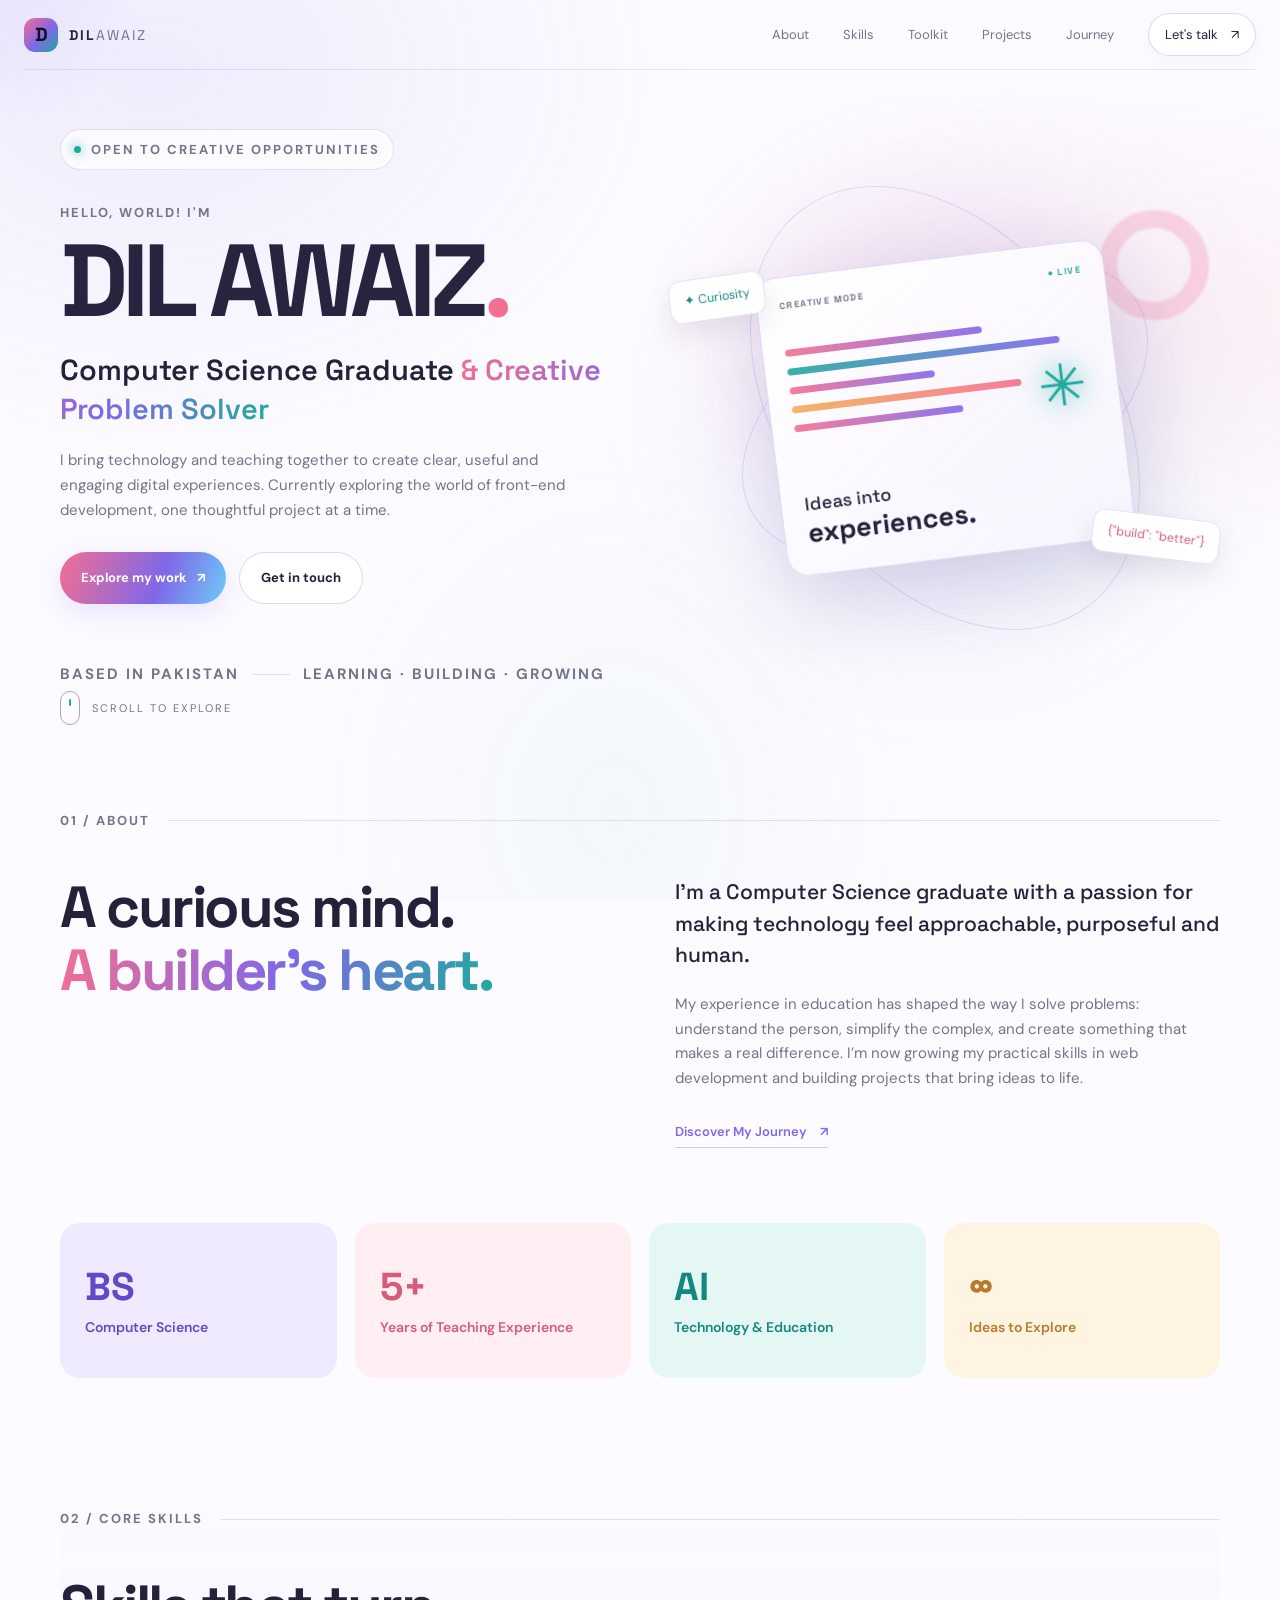
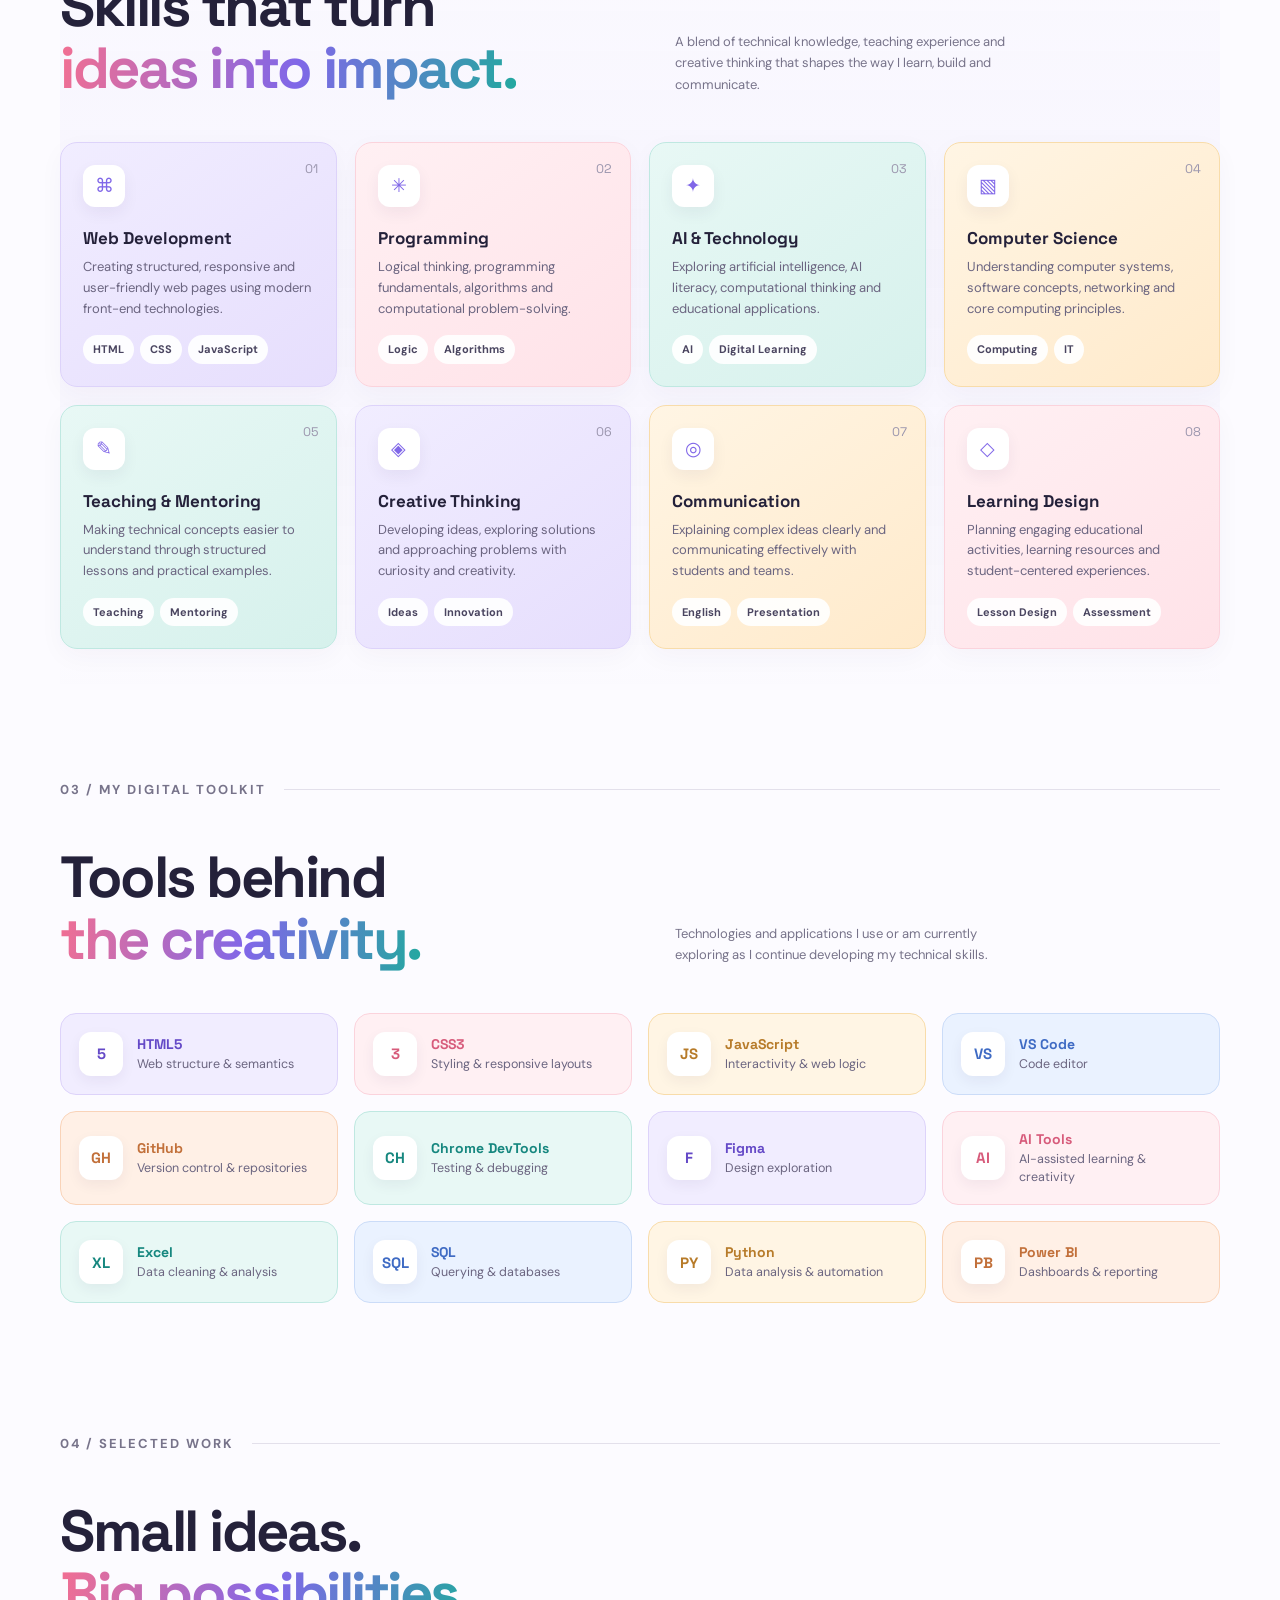
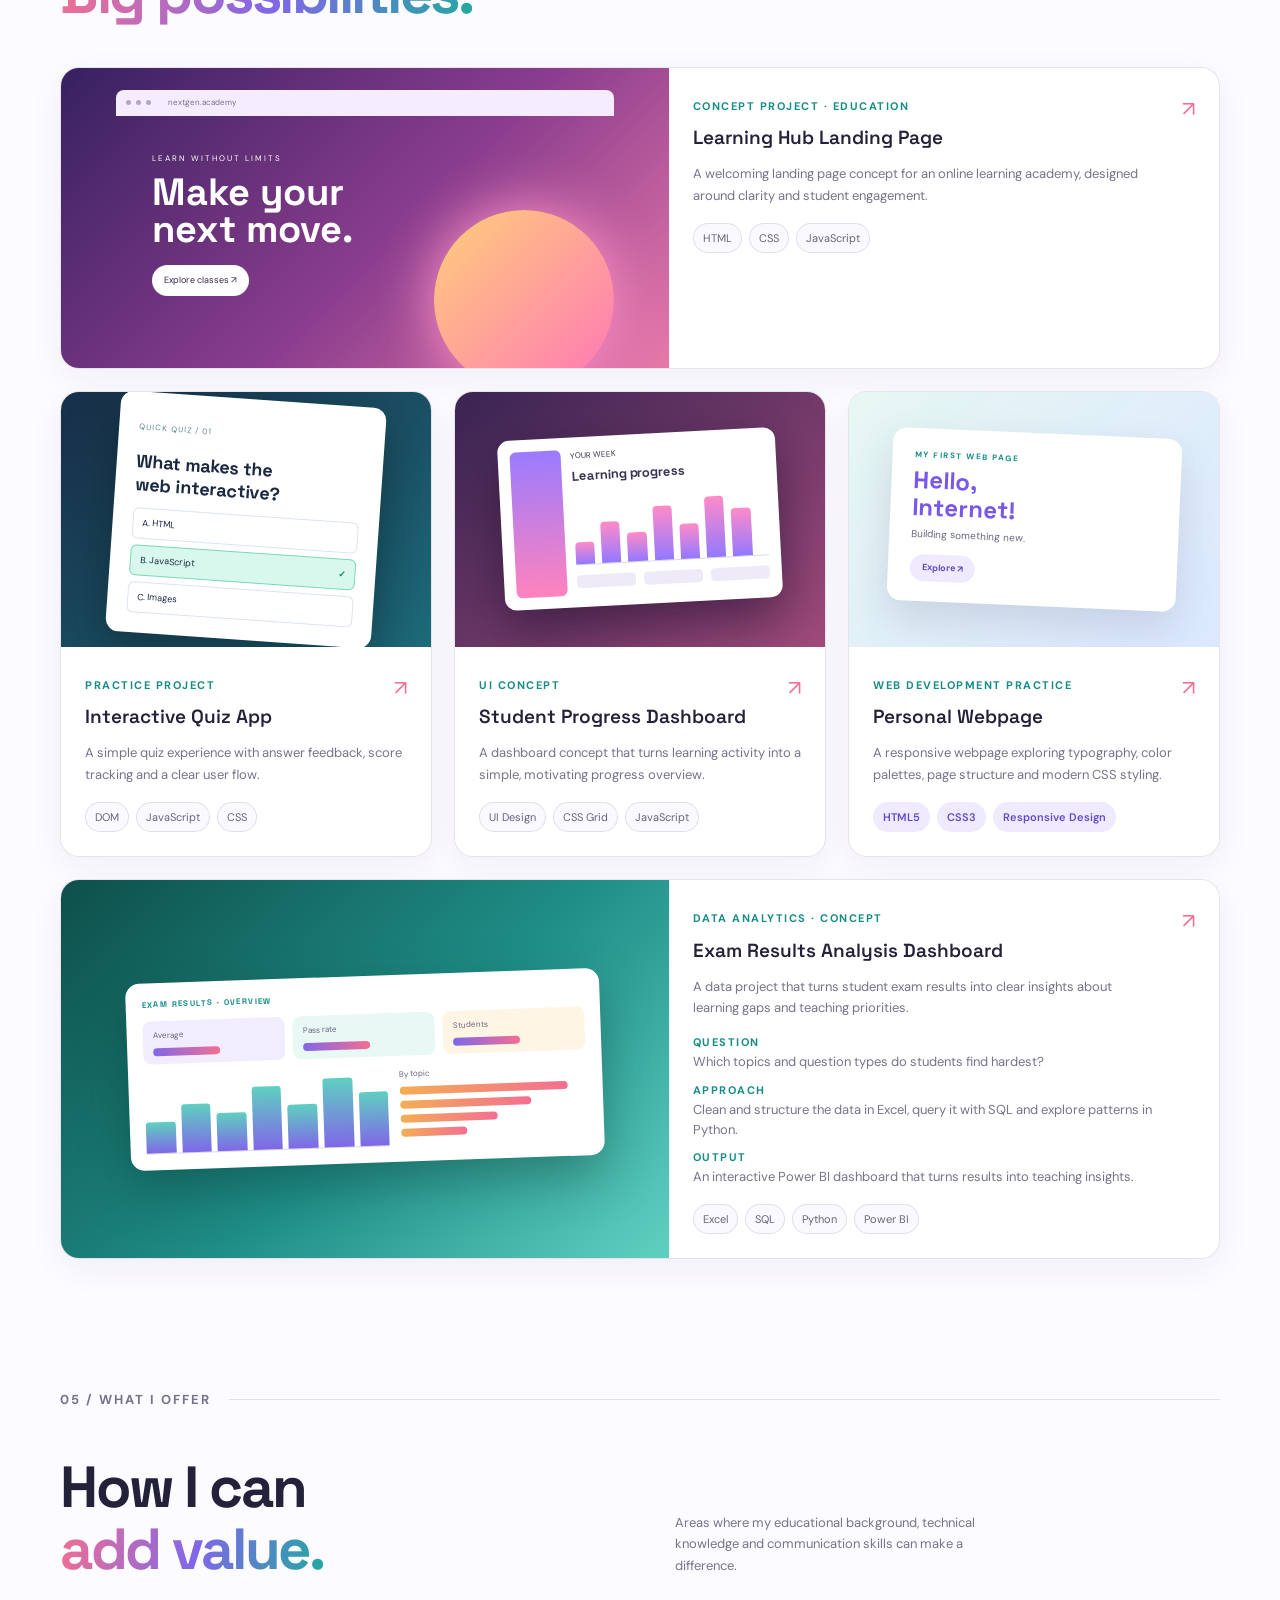
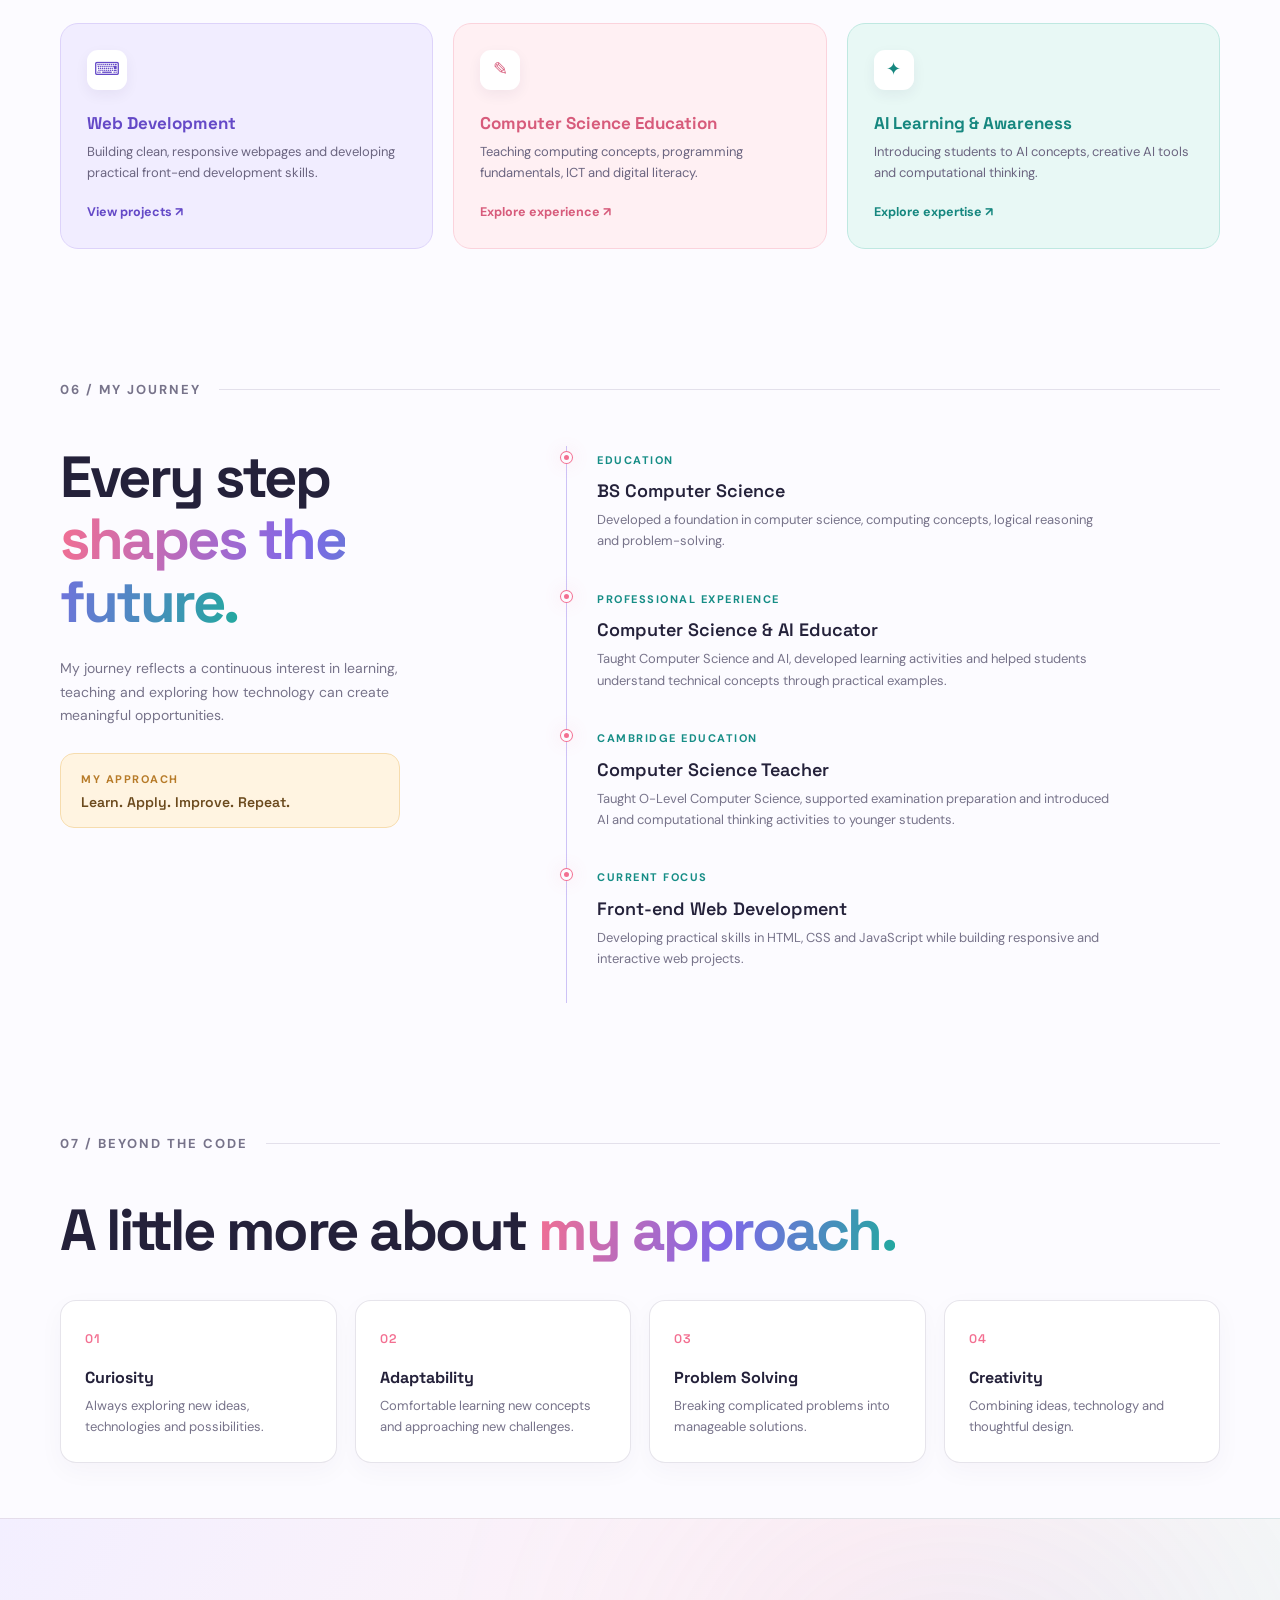
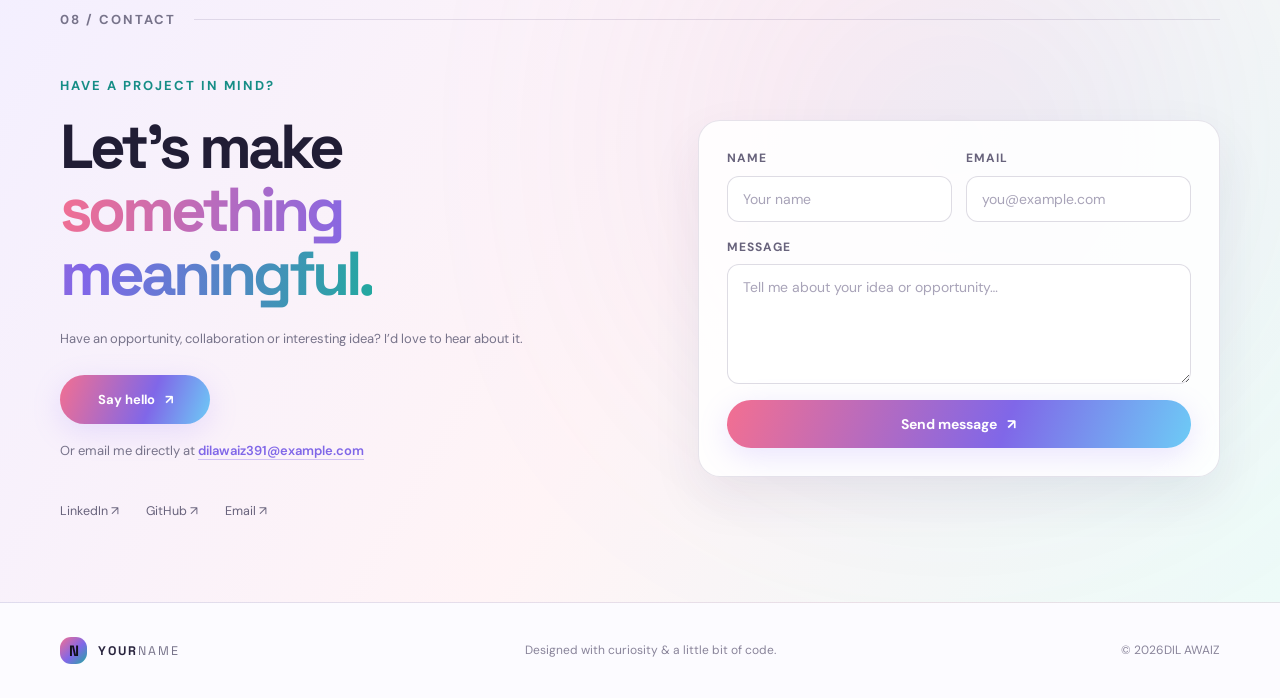
==== commit eeedddf2: "Update portfolio homepage" ====
--- a/dilawaiz-main/index.html
+++ b/dilawaiz-main/index.html
@@ -239,4 +239,4 @@
   <button class="back-top" aria-label="Back to top">↑</button>
   <script src="script.js"></script>
 </body>
-</html>
+</html>
